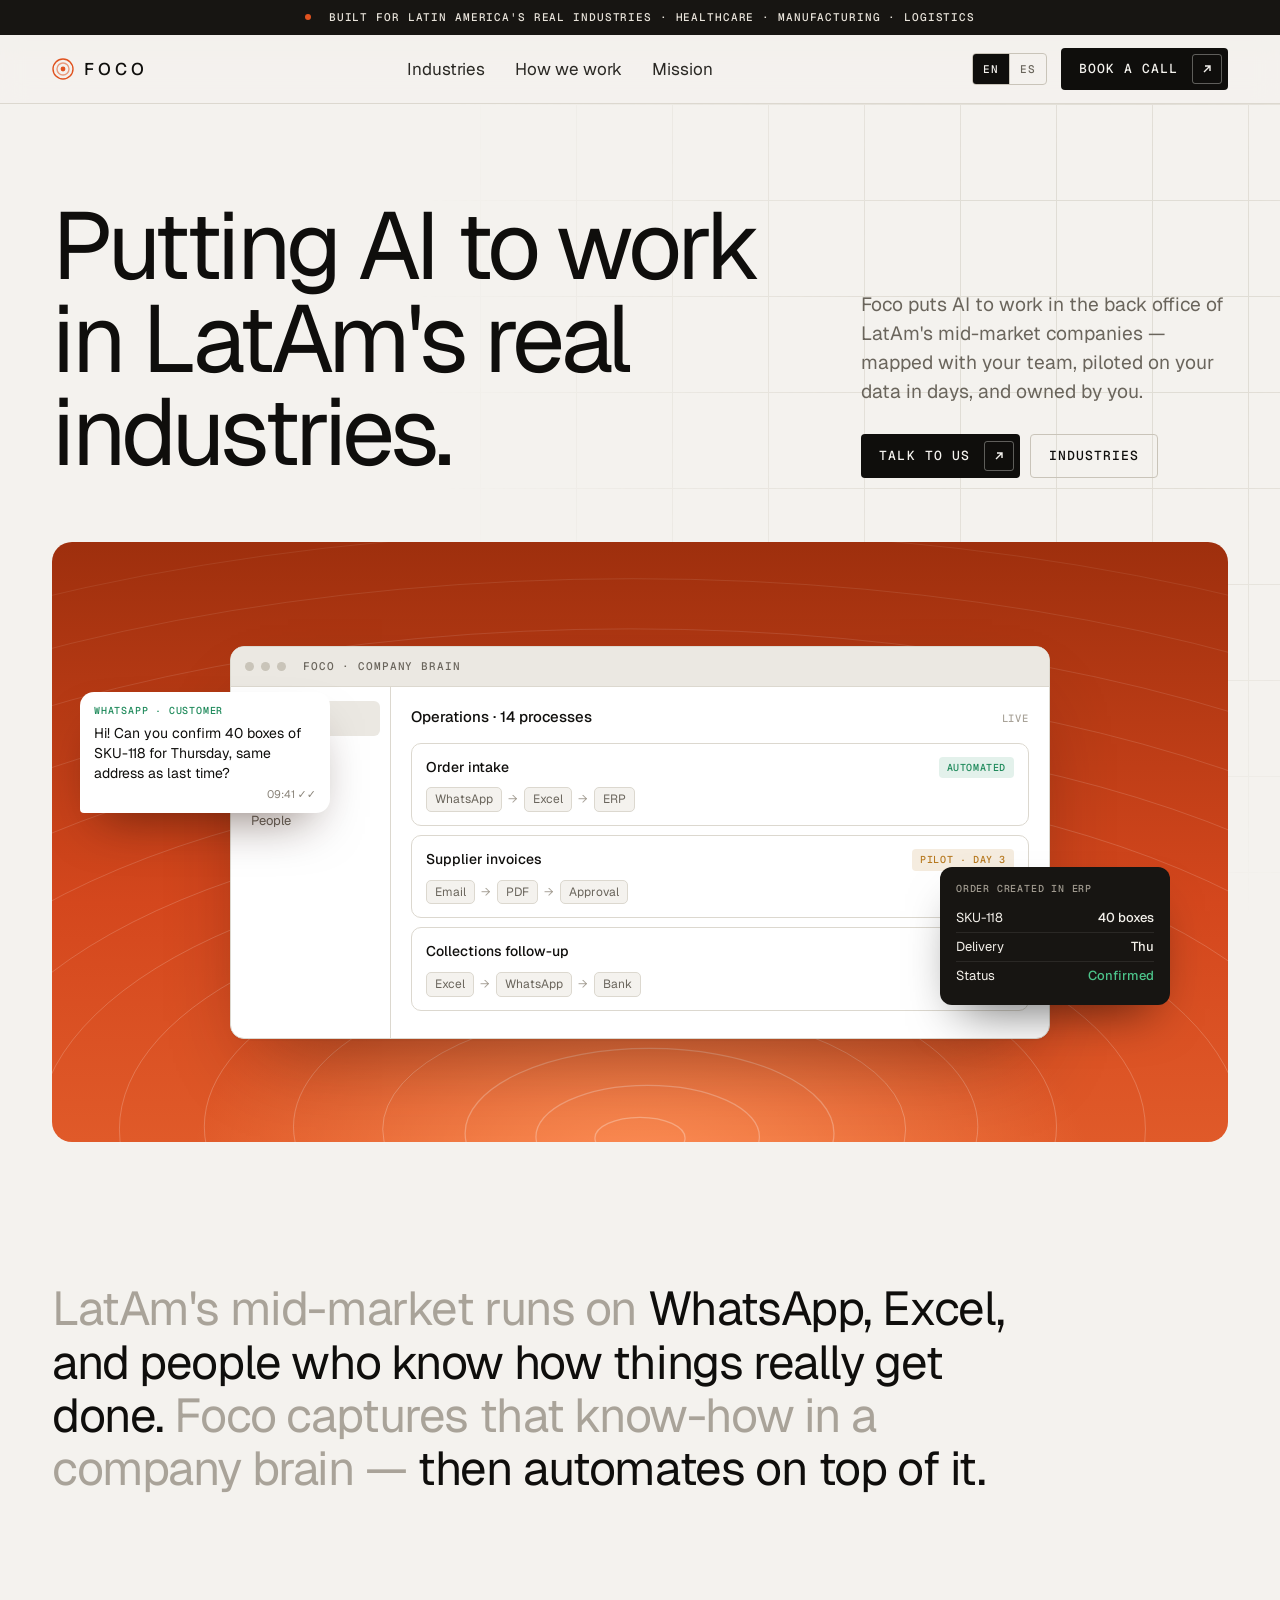
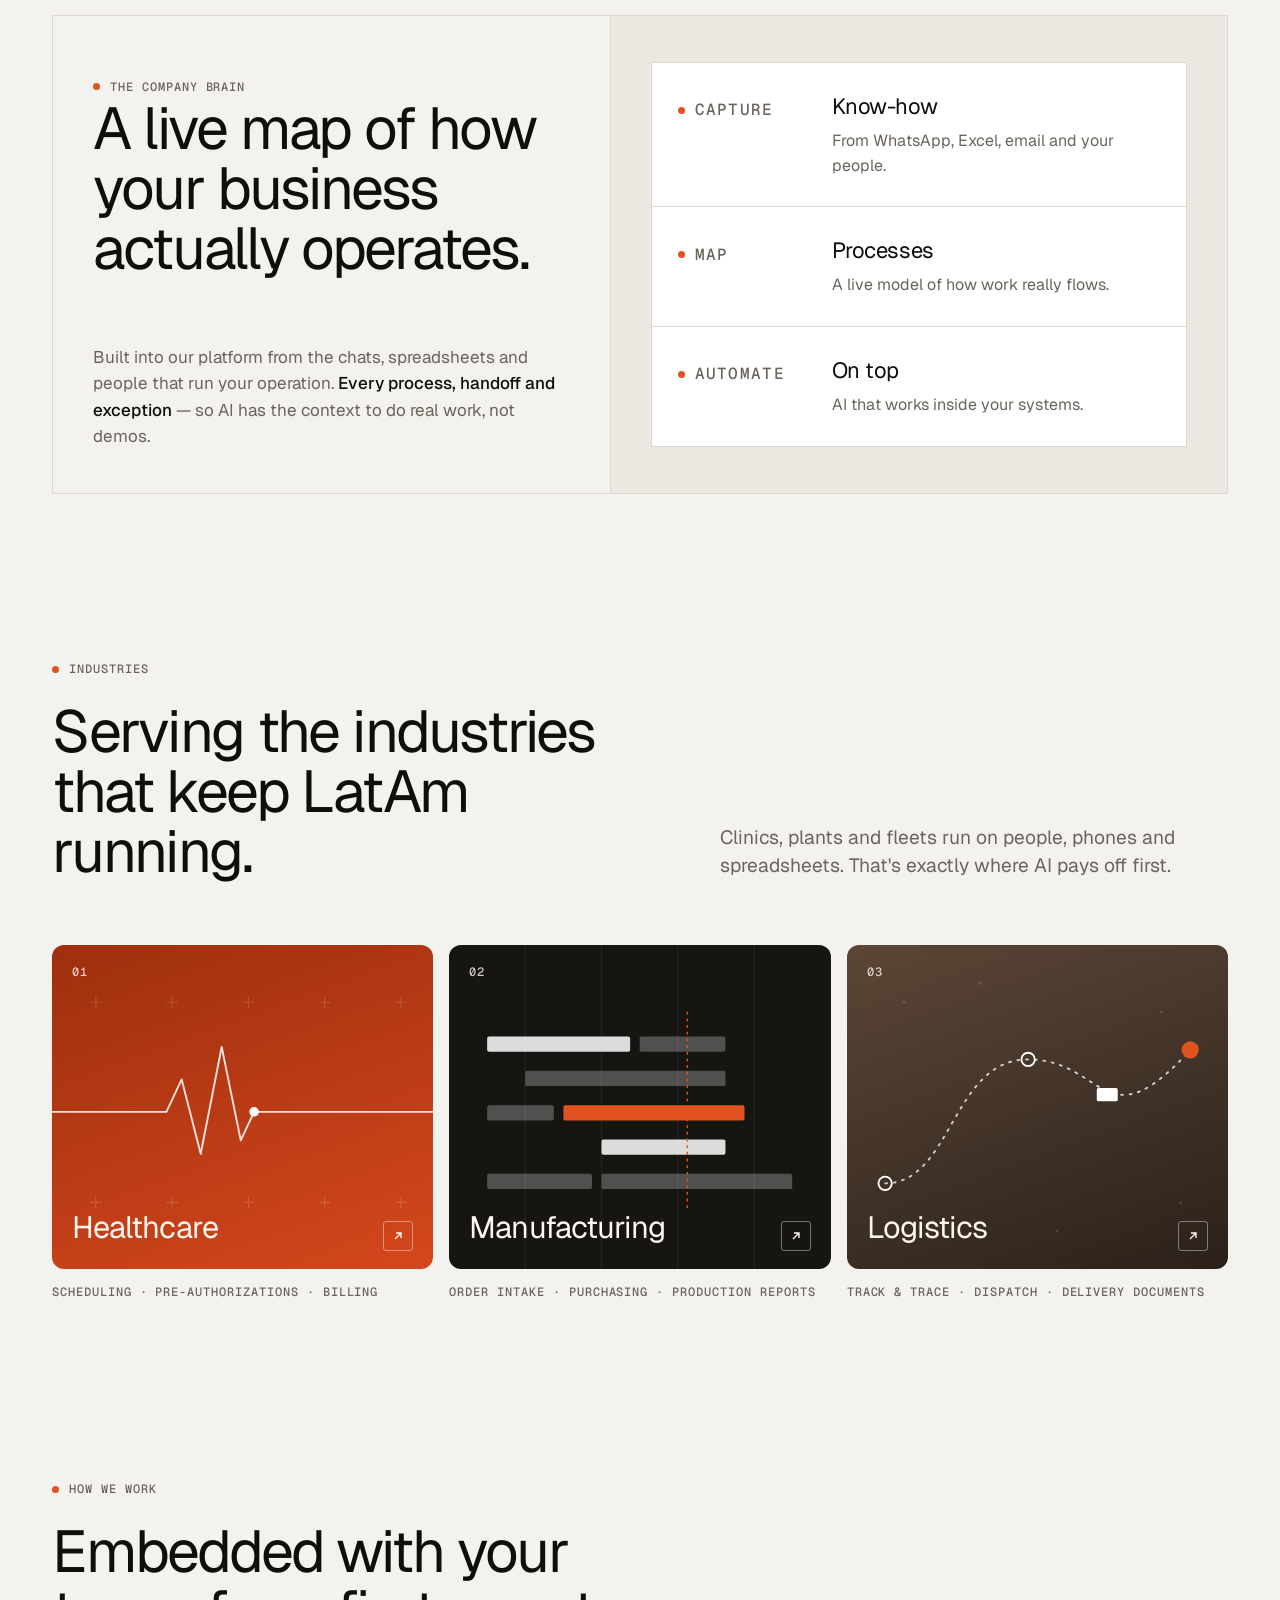
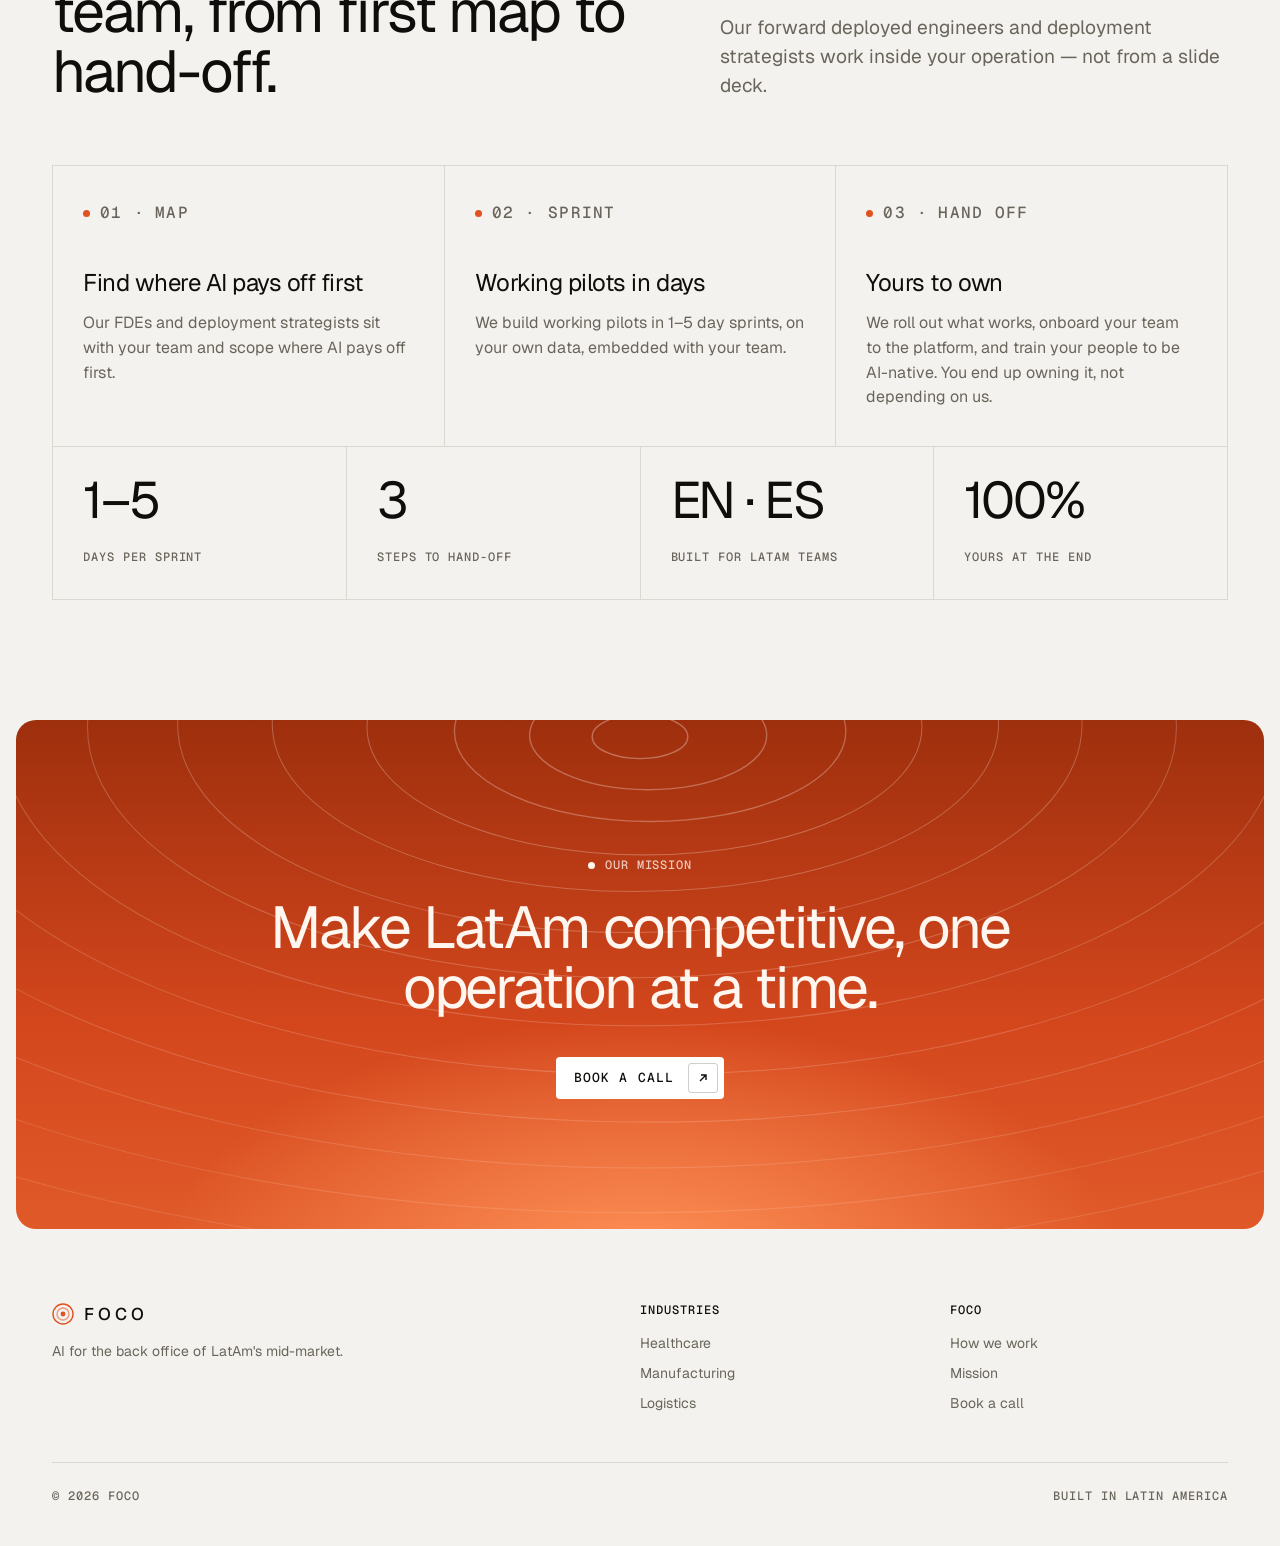
==== index.html @ 5978b2f1 "Refine landing page design and add Industries page Co-Authored-By: Claude Opus 5.5 <noreply@anthropi" ====
<!doctype html>
<html lang="en" data-lang="en">
<head>
  <meta charset="utf-8">
  <meta name="viewport" content="width=device-width, initial-scale=1">
  <title data-en="Foco — AI for LatAm's real industries" data-es="Foco — IA para las industrias reales de Latinoamérica">Foco — AI for LatAm's real industries</title>
  <meta name="description"
        data-en="Foco puts AI to work in the back office of LatAm's mid-market companies."
        data-es="Foco pone la IA a trabajar en la operación de las empresas medianas de Latinoamérica."
        content="Foco puts AI to work in the back office of LatAm's mid-market companies.">
  <link rel="preconnect" href="https://fonts.googleapis.com">
  <link rel="preconnect" href="https://fonts.gstatic.com" crossorigin>
  <link href="https://fonts.googleapis.com/css2?family=Geist:wght@300;400;500;600&family=Geist+Mono:wght@400;500&display=swap" rel="stylesheet">
  <script>
    (function () {
      var lang = null;
      try { lang = localStorage.getItem("foco-lang"); } catch (e) {}
      if (lang !== "en" && lang !== "es") lang = (navigator.language || "").toLowerCase().indexOf("es") === 0 ? "es" : "en";
      document.documentElement.setAttribute("data-lang", lang);
      document.documentElement.setAttribute("lang", lang);
    })();
  </script>
  <link rel="stylesheet" href="styles.css">
  <style>
    /* Home-only layout */
    .hero { position: relative; padding-top: 96px; overflow: hidden; }
    .hero-top { position: relative; display: grid; grid-template-columns: 1.35fr 0.65fr; gap: 48px; align-items: end; padding-bottom: 64px; }
    .hero-top .display { max-width: 9.6em; }
    .hero-side .lead { margin-bottom: 28px; }
    .cta-row { display: flex; gap: 10px; flex-wrap: wrap; }

    .hero-stage { min-height: 600px; display: grid; place-items: center; padding: 72px 24px; }
    .stage-inner { position: relative; width: min(820px, 100%); }
    .bubble {
      position: absolute; left: -150px; top: 46px; width: 250px; z-index: 2;
      background: #fff; color: #0f0e0c; border-radius: 14px 14px 14px 4px;
      padding: 12px 14px 10px; font-size: 14px; line-height: 1.4;
      box-shadow: 0 24px 50px -20px rgba(40, 12, 0, .55);
    }
    .bubble .mono { display: block; font-size: 10px; color: #1f8a5b; margin-bottom: 6px; }
    .bubble small { display: block; text-align: right; color: #8b857b; font-size: 11px; margin-top: 4px; }
    .result {
      position: absolute; right: -120px; bottom: 34px; width: 230px; z-index: 2;
      background: var(--tile-ink); color: #f3f0ea; border-radius: 12px; padding: 14px 16px;
      box-shadow: 0 24px 50px -20px rgba(0, 0, 0, .6);
    }
    .result .mono { font-size: 10px; color: #a19b90; display: block; margin-bottom: 8px; }
    .result .row { display: flex; justify-content: space-between; font-size: 13px; padding: 4px 0; border-top: 1px solid #2a2825; }
    .result .row:first-of-type { border-top: 0; }
    .result .row b { font-weight: 500; }
    .result .ok { color: #4cc38a; }

    .statement { padding-block: 140px 40px; }
    .statement p { font-weight: 400; font-size: clamp(30px, 3.7vw, 50px); line-height: 1.12; letter-spacing: -0.03em; margin: 0; max-width: 21em; color: var(--faint); }
    .statement b { font-weight: 400; color: var(--ink); }

    .idea-grid { display: grid; grid-template-columns: 0.95fr 1.05fr; gap: 0; border: 1px solid var(--line); }
    .idea-copy { padding: 44px 40px; border-right: 1px solid var(--line); display: flex; flex-direction: column; justify-content: space-between; gap: 48px; }
    .idea-copy p { color: var(--muted); margin: 18px 0 0; max-width: 30em; }
    .idea-copy strong { color: var(--ink); font-weight: 500; }
    .idea-art { background: var(--bg-2); padding: 40px; display: grid; place-items: center; }
    .idea-art .cells { grid-template-columns: 1fr; }
    .idea-art .cell { display: grid; grid-template-columns: 130px 1fr; gap: 6px 24px; align-items: baseline; padding: 26px 26px 28px; }
    .idea-art .cell .label { grid-row: span 2; }
    .idea-art .cell h3 { margin: 0; font-size: 22px; }
    @media (max-width: 640px) {
      .idea-art .cell { grid-template-columns: 1fr; }
      .idea-art .cell .label { grid-row: auto; margin-bottom: 10px; }
    }

    @media (max-width: 1100px) {
      .bubble { left: -24px; top: -58px; }
      .result { right: -24px; bottom: -36px; }
    }
    @media (max-width: 1000px) {
      .hero { padding-top: 64px; }
      .hero-top { grid-template-columns: 1fr; gap: 28px; padding-bottom: 44px; }
      .idea-grid { grid-template-columns: 1fr; }
      .idea-copy { border-right: 0; border-bottom: 1px solid var(--line); }
      .statement { padding-block: 100px 24px; }
    }
    @media (max-width: 640px) {
      .hero-stage { min-height: 0; padding: 72px 14px 80px; }
      .bubble { left: 6px; top: -52px; width: 220px; }
      .result { display: none; }
      .idea-copy, .idea-art { padding: 28px 20px; }
    }
  </style>
</head>
<body>

<div class="announce mono">
  <span class="dot" aria-hidden="true"></span>
  <span data-l="en">Built for Latin America's real industries · Healthcare · Manufacturing · Logistics</span>
  <span data-l="es">Hecho para las industrias reales de Latinoamérica · Salud · Manufactura · Logística</span>
</div>

<header class="site">
  <div class="wrap nav">
    <a class="logo" href="./" aria-label="Foco home">
      <svg width="22" height="22" viewBox="0 0 22 22" aria-hidden="true">
        <circle cx="11" cy="11" r="10" fill="none" stroke="currentColor" stroke-width="1.4"/>
        <circle cx="11" cy="11" r="6" fill="none" stroke="currentColor" stroke-width="1.4" opacity=".55"/>
        <circle cx="11" cy="11" r="2.4" fill="currentColor"/>
      </svg>
      Foco
    </a>
    <nav class="nav-links">
      <a href="industries.html"><span data-l="en">Industries</span><span data-l="es">Industrias</span></a>
      <a href="#how"><span data-l="en">How we work</span><span data-l="es">Cómo trabajamos</span></a>
      <a href="#mission"><span data-l="en">Mission</span><span data-l="es">Misión</span></a>
    </nav>
    <div class="nav-right">
      <div class="lang" role="group" aria-label="Language / Idioma">
        <button type="button" data-set-lang="en" aria-pressed="true">EN</button>
        <button type="button" data-set-lang="es" aria-pressed="false">ES</button>
      </div>
      <a class="btn" href="#contact" data-book>
        <span data-l="en">Book a call</span><span data-l="es">Agendar</span>
        <span class="ic" aria-hidden="true"><svg width="12" height="12" viewBox="0 0 12 12"><path d="M3 9 9 3M4 3h5v5" fill="none" stroke="currentColor" stroke-width="1.4"/></svg></span>
      </a>
    </div>
  </div>
</header>

<main>

  <!-- ================= Hero ================= -->
  <section class="hero">
    <div class="gridbg" aria-hidden="true"></div>
    <div class="wrap hero-top">
      <h1 class="display">
        <span data-l="en">Putting AI to work in LatAm's real industries.</span>
        <span data-l="es">IA trabajando en las industrias reales de Latinoamérica.</span>
      </h1>
      <div class="hero-side">
        <p class="lead">
          <span data-l="en">Foco puts AI to work in the back office of LatAm's mid-market companies — mapped with your team, piloted on your data in days, and owned by you.</span>
          <span data-l="es">Foco pone la IA a trabajar en la operación de las empresas medianas de Latinoamérica: mapeada con tu equipo, probada con tus datos en días y en manos de tu gente.</span>
        </p>
        <div class="cta-row">
          <a class="btn" href="#contact" data-book>
            <span data-l="en">Talk to us</span><span data-l="es">Hablemos</span>
            <span class="ic" aria-hidden="true"><svg width="12" height="12" viewBox="0 0 12 12"><path d="M3 9 9 3M4 3h5v5" fill="none" stroke="currentColor" stroke-width="1.4"/></svg></span>
          </a>
          <a class="btn btn-ghost" href="industries.html"><span data-l="en">Industries</span><span data-l="es">Industrias</span></a>
        </div>
      </div>
    </div>

    <div class="wrap">
      <div class="stage hero-stage">
        <svg class="contours" viewBox="0 0 1200 700" preserveAspectRatio="xMidYMax slice" aria-hidden="true" data-contours="600,690"></svg>
        <div class="stage-inner">
          <div class="bubble" aria-hidden="true">
            <span class="mono">WhatsApp · <span data-l="en">Customer</span><span data-l="es">Cliente</span></span>
            <span data-l="en">Hi! Can you confirm 40 boxes of SKU-118 for Thursday, same address as last time?</span>
            <span data-l="es">¡Hola! ¿Me confirmas 40 cajas del SKU-118 para el jueves, misma dirección que la vez pasada?</span>
            <small>09:41 ✓✓</small>
          </div>

          <div class="window" role="img" aria-label="Example: the Foco company brain turns a WhatsApp order into an ERP entry">
            <div class="win-bar"><i></i><i></i><i></i><span class="mono"><span data-l="en">Foco · Company brain</span><span data-l="es">Foco · Cerebro de empresa</span></span></div>
            <div class="win-body" aria-hidden="true">
              <div class="win-side">
                <div class="on"><span data-l="en">Operations</span><span data-l="es">Operación</span></div>
                <div><span data-l="en">Finance</span><span data-l="es">Finanzas</span></div>
                <div><span data-l="en">Sales</span><span data-l="es">Ventas</span></div>
                <div><span data-l="en">People</span><span data-l="es">Personas</span></div>
              </div>
              <div class="win-main">
                <div class="win-title">
                  <b><span data-l="en">Operations · 14 processes</span><span data-l="es">Operación · 14 procesos</span></b>
                  <span class="mono"><span data-l="en">Live</span><span data-l="es">En vivo</span></span>
                </div>
                <div class="proc">
                  <div class="proc-head"><span><span data-l="en">Order intake</span><span data-l="es">Toma de pedidos</span></span><span class="badge b-auto"><span data-l="en">Automated</span><span data-l="es">Automatizado</span></span></div>
                  <div class="flow"><span>WhatsApp</span><em>→</em><span>Excel</span><em>→</em><span>ERP</span></div>
                </div>
                <div class="proc">
                  <div class="proc-head"><span><span data-l="en">Supplier invoices</span><span data-l="es">Facturas de proveedores</span></span><span class="badge b-pilot"><span data-l="en">Pilot · day 3</span><span data-l="es">Piloto · día 3</span></span></div>
                  <div class="flow"><span><span data-l="en">Email</span><span data-l="es">Correo</span></span><em>→</em><span>PDF</span><em>→</em><span><span data-l="en">Approval</span><span data-l="es">Aprobación</span></span></div>
                </div>
                <div class="proc">
                  <div class="proc-head"><span><span data-l="en">Collections follow-up</span><span data-l="es">Seguimiento de cobranza</span></span><span class="badge b-map"><span data-l="en">Mapped</span><span data-l="es">Mapeado</span></span></div>
                  <div class="flow"><span>Excel</span><em>→</em><span>WhatsApp</span><em>→</em><span><span data-l="en">Bank</span><span data-l="es">Banco</span></span></div>
                </div>
              </div>
            </div>
          </div>

          <div class="result" aria-hidden="true">
            <span class="mono"><span data-l="en">Order created in ERP</span><span data-l="es">Pedido creado en ERP</span></span>
            <div class="row"><span>SKU-118</span><b>40 <span data-l="en">boxes</span><span data-l="es">cajas</span></b></div>
            <div class="row"><span><span data-l="en">Delivery</span><span data-l="es">Entrega</span></span><b><span data-l="en">Thu</span><span data-l="es">Jue</span></b></div>
            <div class="row"><span><span data-l="en">Status</span><span data-l="es">Estado</span></span><b class="ok"><span data-l="en">Confirmed</span><span data-l="es">Confirmado</span></b></div>
          </div>
        </div>
      </div>
    </div>
  </section>

  <!-- ================= Statement ================= -->
  <div class="wrap statement">
    <p data-l="en">LatAm's mid-market runs on <b>WhatsApp, Excel, and people who know how things really get done.</b> Foco captures that know-how in a company brain — <b>then automates on top of it.</b></p>
    <p data-l="es">Las empresas medianas de Latinoamérica funcionan con <b>WhatsApp, Excel y personas que saben cómo se hacen realmente las cosas.</b> Foco captura ese conocimiento en un cerebro de empresa <b>y automatiza sobre él.</b></p>
  </div>

  <!-- ================= Company brain ================= -->
  <section class="wrap section" id="idea" style="padding-top:80px">
    <div class="idea-grid">
      <div class="idea-copy">
        <div>
          <p class="label mono"><span data-l="en">The company brain</span><span data-l="es">El cerebro de empresa</span></p>
          <h2 class="title">
            <span data-l="en">A live map of how your business actually operates.</span>
            <span data-l="es">Un mapa vivo de cómo opera realmente tu negocio.</span>
          </h2>
        </div>
        <div>
          <p data-l="en">Built into our platform from the chats, spreadsheets and people that run your operation. <strong>Every process, handoff and exception</strong> — so AI has the context to do real work, not demos.</p>
          <p data-l="es">Construido en nuestra plataforma a partir de los chats, planillas y personas que mueven tu operación. <strong>Cada proceso, traspaso y excepción</strong>, para que la IA tenga el contexto para hacer trabajo real, no demos.</p>
        </div>
      </div>
      <div class="idea-art">
        <div class="cells cells-3" style="width:100%;background:var(--surface)">
          <div class="cell">
            <p class="label mono"><span data-l="en">Capture</span><span data-l="es">Capturar</span></p>
            <h3><span data-l="en">Know-how</span><span data-l="es">Conocimiento</span></h3>
            <p><span data-l="en">From WhatsApp, Excel, email and your people.</span><span data-l="es">De WhatsApp, Excel, correo y tu gente.</span></p>
          </div>
          <div class="cell">
            <p class="label mono"><span data-l="en">Map</span><span data-l="es">Mapear</span></p>
            <h3><span data-l="en">Processes</span><span data-l="es">Procesos</span></h3>
            <p><span data-l="en">A live model of how work really flows.</span><span data-l="es">Un modelo vivo de cómo fluye el trabajo.</span></p>
          </div>
          <div class="cell">
            <p class="label mono"><span data-l="en">Automate</span><span data-l="es">Automatizar</span></p>
            <h3><span data-l="en">On top</span><span data-l="es">Encima</span></h3>
            <p><span data-l="en">AI that works inside your systems.</span><span data-l="es">IA que trabaja dentro de tus sistemas.</span></p>
          </div>
        </div>
      </div>
    </div>
  </section>

  <!-- ================= Industries ================= -->
  <section class="wrap section" id="industries" style="padding-top:40px">
    <div class="section-head">
      <div>
        <p class="label mono"><span data-l="en">Industries</span><span data-l="es">Industrias</span></p>
        <h2 class="title">
          <span data-l="en">Serving the industries that keep LatAm running.</span>
          <span data-l="es">Al servicio de las industrias que mueven Latinoamérica.</span>
        </h2>
      </div>
      <p class="lead">
        <span data-l="en">Clinics, plants and fleets run on people, phones and spreadsheets. That's exactly where AI pays off first.</span>
        <span data-l="es">Clínicas, plantas y flotas funcionan con personas, teléfonos y planillas. Justo ahí es donde la IA rinde primero.</span>
      </p>
    </div>

    <div class="tiles">
      <a class="tile" href="industries.html#healthcare">
        <div class="tile-art t-ember">
          <svg class="art" viewBox="0 0 400 340" preserveAspectRatio="xMidYMid slice" aria-hidden="true">
            <g stroke="#fff" stroke-opacity=".16" stroke-width="1.2">
              <path d="M40 60h12M46 54v12M120 60h12M126 54v12M200 60h12M206 54v12M280 60h12M286 54v12M360 60h12M366 54v12"/>
              <path d="M40 270h12M46 264v12M120 270h12M126 264v12M200 270h12M206 264v12M280 270h12M286 264v12M360 270h12M366 264v12"/>
            </g>
            <path d="M0 175h120l16-34 20 78 22-112 20 98 14-30h188" fill="none" stroke="#fff" stroke-opacity=".85" stroke-width="2" stroke-linejoin="round"/>
            <circle cx="212" cy="175" r="5" fill="#fff"/>
          </svg>
          <span class="num mono">01</span>
          <span class="name"><span><span data-l="en">Healthcare</span><span data-l="es">Salud</span></span><span class="ic" aria-hidden="true"><svg width="12" height="12" viewBox="0 0 12 12"><path d="M3 9 9 3M4 3h5v5" fill="none" stroke="currentColor" stroke-width="1.4"/></svg></span></span>
        </div>
        <p class="uses mono"><span data-l="en">Scheduling · Pre-authorizations · Billing</span><span data-l="es">Agendamiento · Autorizaciones · Facturación</span></p>
      </a>

      <a class="tile" href="industries.html#manufacturing">
        <div class="tile-art t-ink">
          <svg class="art" viewBox="0 0 400 340" preserveAspectRatio="xMidYMid slice" aria-hidden="true">
            <g stroke="#fff" stroke-opacity=".08"><path d="M80 0v340M160 0v340M240 0v340M320 0v340"/></g>
            <g fill="#fff">
              <rect x="40" y="96" width="150" height="16" rx="2" fill-opacity=".85"/>
              <rect x="200" y="96" width="90" height="16" rx="2" fill-opacity=".25"/>
              <rect x="80" y="132" width="210" height="16" rx="2" fill-opacity=".25"/>
              <rect x="40" y="168" width="70" height="16" rx="2" fill-opacity=".25"/>
              <rect x="120" y="168" width="190" height="16" rx="2" fill="#e0521f"/>
              <rect x="160" y="204" width="130" height="16" rx="2" fill-opacity=".85"/>
              <rect x="40" y="240" width="110" height="16" rx="2" fill-opacity=".25"/>
              <rect x="160" y="240" width="200" height="16" rx="2" fill-opacity=".25"/>
            </g>
            <path d="M250 70v210" stroke="#e0521f" stroke-width="1.5" stroke-dasharray="3 4"/>
          </svg>
          <span class="num mono">02</span>
          <span class="name"><span><span data-l="en">Manufacturing</span><span data-l="es">Manufactura</span></span><span class="ic" aria-hidden="true"><svg width="12" height="12" viewBox="0 0 12 12"><path d="M3 9 9 3M4 3h5v5" fill="none" stroke="currentColor" stroke-width="1.4"/></svg></span></span>
        </div>
        <p class="uses mono"><span data-l="en">Order intake · Purchasing · Production reports</span><span data-l="es">Pedidos · Compras · Reportes de producción</span></p>
      </a>

      <a class="tile" href="industries.html#logistics">
        <div class="tile-art t-sand">
          <svg class="art" viewBox="0 0 400 340" preserveAspectRatio="xMidYMid slice" aria-hidden="true">
            <g fill="#fff" fill-opacity=".12">
              <circle cx="60" cy="60" r="1.6"/><circle cx="140" cy="40" r="1.6"/><circle cx="330" cy="70" r="1.6"/><circle cx="90" cy="290" r="1.6"/><circle cx="350" cy="270" r="1.6"/><circle cx="220" cy="300" r="1.6"/>
            </g>
            <path d="M40 250C110 250 110 120 190 120S270 210 360 110" fill="none" stroke="#fff" stroke-opacity=".75" stroke-width="2" stroke-dasharray="2 7" stroke-linecap="round"/>
            <circle cx="40" cy="250" r="7" fill="none" stroke="#fff" stroke-width="2"/>
            <circle cx="190" cy="120" r="7" fill="none" stroke="#fff" stroke-width="2"/>
            <circle cx="360" cy="110" r="9" fill="#e0521f"/>
            <rect x="262" y="150" width="22" height="14" rx="2" fill="#fff"/>
          </svg>
          <span class="num mono">03</span>
          <span class="name"><span><span data-l="en">Logistics</span><span data-l="es">Logística</span></span><span class="ic" aria-hidden="true"><svg width="12" height="12" viewBox="0 0 12 12"><path d="M3 9 9 3M4 3h5v5" fill="none" stroke="currentColor" stroke-width="1.4"/></svg></span></span>
        </div>
        <p class="uses mono"><span data-l="en">Track &amp; trace · Dispatch · Delivery documents</span><span data-l="es">Seguimiento · Despacho · Documentos de entrega</span></p>
      </a>
    </div>
  </section>

  <!-- ================= How we work ================= -->
  <section class="wrap section" id="how" style="padding-top:40px">
    <div class="section-head">
      <div>
        <p class="label mono"><span data-l="en">How we work</span><span data-l="es">Cómo trabajamos</span></p>
        <h2 class="title">
          <span data-l="en">Embedded with your team, from first map to hand-off.</span>
          <span data-l="es">Junto a tu equipo, del primer mapa al traspaso.</span>
        </h2>
      </div>
      <p class="lead">
        <span data-l="en">Our forward deployed engineers and deployment strategists work inside your operation — not from a slide deck.</span>
        <span data-l="es">Nuestros ingenieros y estrategas de implementación trabajan dentro de tu operación, no desde una presentación.</span>
      </p>
    </div>

    <div class="cells cells-3">
      <div class="cell">
        <p class="label mono">01 · <span data-l="en">Map</span><span data-l="es">Mapear</span></p>
        <h3><span data-l="en">Find where AI pays off first</span><span data-l="es">Encontrar dónde la IA rinde primero</span></h3>
        <p data-l="en">Our FDEs and deployment strategists sit with your team and scope where AI pays off first.</p>
        <p data-l="es">Nuestros FDEs y estrategas de implementación se sientan con tu equipo y definen dónde la IA rinde primero.</p>
      </div>
      <div class="cell">
        <p class="label mono">02 · Sprint</p>
        <h3><span data-l="en">Working pilots in days</span><span data-l="es">Pilotos funcionales en días</span></h3>
        <p data-l="en">We build working pilots in 1–5 day sprints, on your own data, embedded with your team.</p>
        <p data-l="es">Construimos pilotos funcionales en sprints de 1 a 5 días, con tus propios datos y junto a tu equipo.</p>
      </div>
      <div class="cell">
        <p class="label mono">03 · <span data-l="en">Hand off</span><span data-l="es">Traspasar</span></p>
        <h3><span data-l="en">Yours to own</span><span data-l="es">Tuyo para siempre</span></h3>
        <p data-l="en">We roll out what works, onboard your team to the platform, and train your people to be AI-native. You end up owning it, not depending on us.</p>
        <p data-l="es">Desplegamos lo que funciona, incorporamos a tu equipo a la plataforma y formamos a tu gente para que sea nativa en IA. Terminas siendo dueño de la solución, sin depender de nosotros.</p>
      </div>
    </div>
    <div class="cells cells-4" style="border-top:0">
      <div class="stat"><b>1–5</b><span class="mono"><span data-l="en">Days per sprint</span><span data-l="es">Días por sprint</span></span></div>
      <div class="stat"><b>3</b><span class="mono"><span data-l="en">Steps to hand-off</span><span data-l="es">Pasos al traspaso</span></span></div>
      <div class="stat"><b>EN · ES</b><span class="mono"><span data-l="en">Built for LatAm teams</span><span data-l="es">Hecho para equipos latinos</span></span></div>
      <div class="stat"><b>100%</b><span class="mono"><span data-l="en">Yours at the end</span><span data-l="es">Tuyo al final</span></span></div>
    </div>
  </section>

  <!-- ================= Mission / CTA ================= -->
  <div class="closing" id="mission">
    <section class="stage" id="contact">
      <svg class="contours" viewBox="0 0 1200 700" preserveAspectRatio="xMidYMin slice" aria-hidden="true" data-contours="600,10"></svg>
      <div class="wrap closing-inner">
        <p class="label mono"><span data-l="en">Our mission</span><span data-l="es">Nuestra misión</span></p>
        <h2 class="title">
          <span data-l="en">Make LatAm competitive, one operation at a time.</span>
          <span data-l="es">Hacer a Latinoamérica más competitiva, una operación a la vez.</span>
        </h2>
        <a class="btn btn-light" href="#contact" data-book>
          <span data-l="en">Book a call</span><span data-l="es">Agenda una llamada</span>
          <span class="ic" aria-hidden="true"><svg width="12" height="12" viewBox="0 0 12 12"><path d="M3 9 9 3M4 3h5v5" fill="none" stroke="currentColor" stroke-width="1.4"/></svg></span>
        </a>
      </div>
    </section>
  </div>
</main>

<footer class="site">
  <div class="wrap">
    <div class="foot-grid">
      <div>
        <a class="logo" href="./" aria-label="Foco home">
          <svg width="22" height="22" viewBox="0 0 22 22" aria-hidden="true"><circle cx="11" cy="11" r="10" fill="none" stroke="currentColor" stroke-width="1.4"/><circle cx="11" cy="11" r="6" fill="none" stroke="currentColor" stroke-width="1.4" opacity=".55"/><circle cx="11" cy="11" r="2.4" fill="currentColor"/></svg>
          <span style="color:var(--ink)">Foco</span>
        </a>
        <p><span data-l="en">AI for the back office of LatAm's mid-market.</span><span data-l="es">IA para la operación de la empresa mediana latinoamericana.</span></p>
      </div>
      <div>
        <h4 class="mono"><span data-l="en">Industries</span><span data-l="es">Industrias</span></h4>
        <ul>
          <li><a href="industries.html#healthcare"><span data-l="en">Healthcare</span><span data-l="es">Salud</span></a></li>
          <li><a href="industries.html#manufacturing"><span data-l="en">Manufacturing</span><span data-l="es">Manufactura</span></a></li>
          <li><a href="industries.html#logistics"><span data-l="en">Logistics</span><span data-l="es">Logística</span></a></li>
        </ul>
      </div>
      <div>
        <h4 class="mono">Foco</h4>
        <ul>
          <li><a href="#how"><span data-l="en">How we work</span><span data-l="es">Cómo trabajamos</span></a></li>
          <li><a href="#mission"><span data-l="en">Mission</span><span data-l="es">Misión</span></a></li>
          <li><a href="#contact" data-book><span data-l="en">Book a call</span><span data-l="es">Agendar llamada</span></a></li>
        </ul>
      </div>
    </div>
    <div class="foot-bottom mono">
      <span>© <span id="year">2026</span> Foco</span>
      <span><span data-l="en">Built in Latin America</span><span data-l="es">Hecho en Latinoamérica</span></span>
    </div>
  </div>
</footer>

<script src="site.js"></script>
</body>
</html>
---- styles.css ----
/* ==========================================================================
   Foco — shared styles
   ========================================================================== */

:root {
  --bg: #f4f2ee;
  --bg-2: #ebe8e2;
  --surface: #ffffff;
  --ink: #0f0e0c;
  --ink-2: #2a2824;
  --muted: #6a655c;
  --faint: #a9a399;
  --line: #dcd8cf;
  --line-strong: #c9c4b9;
  --accent: #e0521f;
  --ok: #1f8a5b;
  --pilot: #b7791f;

  /* Brand band — identical in light and dark */
  --brand: #d4471d;
  --brand-deep: #9e2f0d;
  --brand-glow: #ff9157;
  --on-brand: #fff6f0;
  --on-brand-muted: rgba(255, 246, 240, 0.76);

  --tile-ink: #171512;
  --tile-sand: #d9cfc0;

  --max: 1240px;
  --radius: 20px;
  --mono: "Geist Mono", ui-monospace, SFMono-Regular, Menlo, monospace;
  --sans: "Geist", system-ui, -apple-system, "Segoe UI", sans-serif;
}
@media (prefers-color-scheme: dark) {
  :root:not([data-theme="light"]) {
    --bg: #0d0c0b;
    --bg-2: #161513;
    --surface: #181715;
    --ink: #f3f0ea;
    --ink-2: #d6d1c8;
    --muted: #a19b90;
    --faint: #6a655c;
    --line: #2a2825;
    --line-strong: #3a3733;
    --accent: #ff6a3d;
    --ok: #4cc38a;
    --pilot: #e0a64a;
    --tile-sand: #3a332b;
  }
}
:root[data-theme="dark"] {
  --bg: #0d0c0b;
  --bg-2: #161513;
  --surface: #181715;
  --ink: #f3f0ea;
  --ink-2: #d6d1c8;
  --muted: #a19b90;
  --faint: #6a655c;
  --line: #2a2825;
  --line-strong: #3a3733;
  --accent: #ff6a3d;
  --ok: #4cc38a;
  --pilot: #e0a64a;
  --tile-sand: #3a332b;
}

/* Language switching: show only the active language. */
html[data-lang="en"] [data-l="es"],
html[data-lang="es"] [data-l="en"] { display: none !important; }

* { box-sizing: border-box; }
html { -webkit-text-size-adjust: 100%; scroll-behavior: smooth; scroll-padding-top: 80px; }
@media (prefers-reduced-motion: reduce) { html { scroll-behavior: auto; } }
body {
  margin: 0;
  background: var(--bg);
  color: var(--ink);
  font-family: var(--sans);
  font-size: 17px;
  line-height: 1.55;
  -webkit-font-smoothing: antialiased;
  text-rendering: optimizeLegibility;
}
a { color: inherit; }
img, svg { display: block; }
.wrap { max-width: var(--max); margin: 0 auto; padding-inline: 32px; }
a:focus-visible, button:focus-visible { outline: 2px solid var(--accent); outline-offset: 3px; }

/* ---------- Type primitives ---------- */
.mono {
  font-family: var(--mono); font-size: 12px; font-weight: 500;
  letter-spacing: 0.08em; text-transform: uppercase;
}
.label { display: inline-flex; align-items: center; gap: 10px; color: var(--muted); margin: 0 0 22px; }
.label::before { content: ""; width: 7px; height: 7px; border-radius: 50%; background: var(--accent); flex-shrink: 0; }
.display {
  font-weight: 400; letter-spacing: -0.045em; line-height: 0.98;
  font-size: clamp(46px, 7.4vw, 104px); margin: 0;
}
h2.title {
  font-weight: 400; letter-spacing: -0.035em; line-height: 1.02;
  font-size: clamp(34px, 4.6vw, 62px); margin: 0;
}
.lead { font-size: clamp(17px, 1.5vw, 20px); color: var(--muted); line-height: 1.5; margin: 0; }

/* ---------- Buttons ---------- */
.btn {
  display: inline-flex; align-items: center; gap: 14px;
  font-family: var(--mono); font-size: 13px; font-weight: 500; letter-spacing: 0.08em; text-transform: uppercase;
  text-decoration: none; white-space: nowrap;
  background: var(--ink); color: var(--bg);
  padding: 6px 6px 6px 18px; border-radius: 4px;
  transition: background .15s ease, transform .15s ease;
}
.btn .ic {
  display: grid; place-items: center; width: 30px; height: 30px; border-radius: 3px;
  border: 1px solid color-mix(in srgb, var(--bg) 35%, transparent);
}
.btn:hover { transform: translateY(-1px); }
.btn-light { background: #fff; color: #0f0e0c; }
.btn-light .ic { border-color: rgba(15, 14, 12, .2); }
.btn-ghost {
  background: transparent; color: var(--ink); border: 1px solid var(--line-strong);
  padding: 11px 18px;
}
.btn-ghost:hover { border-color: var(--ink); }
@media (prefers-reduced-motion: reduce) { .btn { transition: none; } }

/* ---------- Announcement + header ---------- */
.announce { background: var(--tile-ink); color: #e9e4db; text-align: center; padding: 9px 16px; font-size: 11px; }
.announce .dot { display: inline-block; width: 6px; height: 6px; border-radius: 50%; background: var(--accent); margin-right: 10px; vertical-align: 1px; }

header.site {
  position: sticky; top: 0; z-index: 50;
  background: color-mix(in srgb, var(--bg) 86%, transparent);
  backdrop-filter: saturate(1.4) blur(12px); -webkit-backdrop-filter: saturate(1.4) blur(12px);
  border-bottom: 1px solid var(--line);
}
.nav { display: flex; align-items: center; justify-content: space-between; height: 68px; gap: 20px; }
.logo { display: flex; align-items: center; gap: 10px; text-decoration: none; font-weight: 500; font-size: 17px; letter-spacing: 0.24em; text-transform: uppercase; }
.logo svg { color: var(--accent); flex-shrink: 0; }
.nav-links { display: flex; gap: 30px; }
.nav-links a { text-decoration: none; color: var(--ink-2); }
.nav-links a:hover, .nav-links a[aria-current="page"] { color: var(--ink); }
.nav-links a[aria-current="page"] { text-decoration: underline; text-underline-offset: 6px; text-decoration-thickness: 1px; }
.nav-right { display: flex; align-items: center; gap: 14px; }
.lang { display: inline-flex; border: 1px solid var(--line-strong); border-radius: 4px; overflow: hidden; }
.lang button {
  font-family: var(--mono); font-size: 11px; font-weight: 500; letter-spacing: .08em;
  border: 0; background: transparent; color: var(--muted); padding: 8px 10px; cursor: pointer;
}
.lang button + button { border-left: 1px solid var(--line-strong); }
.lang button[aria-pressed="true"] { background: var(--ink); color: var(--bg); }

/* ---------- Hairline grid background ---------- */
.gridbg {
  position: absolute; inset: 0; pointer-events: none;
  background-image:
    linear-gradient(to right, var(--line) 1px, transparent 1px),
    linear-gradient(to bottom, var(--line) 1px, transparent 1px);
  background-size: 96px 96px;
  -webkit-mask-image: radial-gradient(ellipse 70% 80% at 85% 20%, #000 20%, transparent 75%);
          mask-image: radial-gradient(ellipse 70% 80% at 85% 20%, #000 20%, transparent 75%);
  opacity: .8;
}

/* ---------- Brand stage (ember panel with contours) ---------- */
.stage {
  position: relative; overflow: hidden; isolation: isolate;
  border-radius: var(--radius);
  color: var(--on-brand);
  background:
    radial-gradient(55% 70% at 50% 108%, var(--brand-glow) 0%, transparent 70%),
    linear-gradient(180deg, var(--brand-deep) 0%, var(--brand) 60%, #e05a29 100%);
}
.contours { position: absolute; inset: 0; width: 100%; height: 100%; pointer-events: none; z-index: -1; }
.contours ellipse { fill: none; stroke: var(--on-brand); }
.focal { animation: breathe 6s ease-in-out infinite; }
@keyframes breathe { 50% { opacity: .5; transform: scale(1.05); } }
@media (prefers-reduced-motion: reduce) { .focal { animation: none; } }

/* ---------- Product window mock ---------- */
.window {
  background: var(--surface); color: var(--ink);
  border: 1px solid var(--line); border-radius: 14px;
  box-shadow: 0 40px 80px -30px rgba(40, 12, 0, .45), 0 2px 0 rgba(0,0,0,.03);
  overflow: hidden; text-align: left;
}
.win-bar { display: flex; align-items: center; gap: 7px; padding: 11px 14px; border-bottom: 1px solid var(--line); background: var(--bg-2); }
.win-bar i { width: 9px; height: 9px; border-radius: 50%; background: var(--line-strong); display: block; }
.win-bar .mono { margin-left: 10px; color: var(--muted); font-size: 11px; }
.win-body { display: grid; grid-template-columns: 160px 1fr; min-height: 330px; }
.win-side { border-right: 1px solid var(--line); padding: 14px 10px; font-size: 13px; color: var(--muted); }
.win-side div { padding: 7px 10px; border-radius: 6px; }
.win-side .on { background: var(--bg-2); color: var(--ink); font-weight: 500; }
.win-main { padding: 18px 20px; }
.win-title { display: flex; justify-content: space-between; align-items: baseline; gap: 12px; margin-bottom: 14px; }
.win-title b { font-weight: 500; font-size: 15px; }
.win-title .mono { color: var(--faint); font-size: 10.5px; }
.proc { border: 1px solid var(--line); border-radius: 10px; padding: 13px 14px; margin-bottom: 9px; }
.proc-head { display: flex; justify-content: space-between; align-items: center; gap: 10px; font-size: 14px; font-weight: 500; }
.flow { display: flex; align-items: center; gap: 6px; flex-wrap: wrap; margin-top: 9px; font-size: 12px; color: var(--muted); }
.flow > span { border: 1px solid var(--line); border-radius: 5px; padding: 2px 8px; background: var(--bg); }
.flow em { font-style: normal; color: var(--faint); }
.badge { font-family: var(--mono); font-size: 10px; font-weight: 500; letter-spacing: .06em; text-transform: uppercase; padding: 3px 8px; border-radius: 4px; white-space: nowrap; }
.b-auto { color: var(--ok); background: color-mix(in srgb, var(--ok) 12%, transparent); }
.b-pilot { color: var(--pilot); background: color-mix(in srgb, var(--pilot) 14%, transparent); }
.b-map { color: var(--muted); background: var(--bg-2); }

/* ---------- Sections ---------- */
.section { padding-block: 120px; }
.section-head { display: grid; grid-template-columns: 1.1fr 0.9fr; gap: 48px; align-items: end; margin-bottom: 64px; }
.section-head .lead { max-width: 30em; }
.rule { border: 0; border-top: 1px solid var(--line); margin: 0; }

/* Hairline cell grid (HappyRobot-style) */
.cells { display: grid; border-top: 1px solid var(--line); border-left: 1px solid var(--line); }
.cells > * { border-right: 1px solid var(--line); border-bottom: 1px solid var(--line); padding: 32px 30px 36px; }
.cells-3 { grid-template-columns: repeat(3, 1fr); }
.cells-4 { grid-template-columns: repeat(4, 1fr); }
.cell h3 { font-weight: 400; font-size: 24px; letter-spacing: -0.02em; margin: 38px 0 10px; }
.cell p { color: var(--muted); margin: 0; font-size: 16px; }
.cell .label { margin: 0; }
.cell .foot { margin-top: 26px; color: var(--ink); }

.stat { padding: 28px 30px 30px !important; }
.stat b { display: block; font-weight: 400; font-size: clamp(36px, 4vw, 54px); letter-spacing: -0.04em; line-height: 1; margin-bottom: 16px; }
.stat .mono { color: var(--muted); }

/* ---------- Industry tiles ---------- */
.tiles { display: grid; grid-template-columns: repeat(3, 1fr); gap: 16px; }
.tile { text-decoration: none; display: block; }
.tile-art {
  position: relative; aspect-ratio: 4 / 3.4; border-radius: 12px; overflow: hidden;
  color: var(--on-brand); padding: 18px 20px;
  display: flex; flex-direction: column; justify-content: space-between;
}
.tile-art svg.art { position: absolute; inset: 0; width: 100%; height: 100%; }
.tile-art > * { position: relative; }
.tile-art .num { opacity: .8; }
.tile-art .name { font-size: clamp(26px, 2.4vw, 34px); letter-spacing: -0.03em; font-weight: 400; display: flex; justify-content: space-between; align-items: end; }
.tile-art .name .ic { width: 30px; height: 30px; display: grid; place-items: center; border: 1px solid rgba(255,255,255,.4); border-radius: 3px; transition: background .15s ease; }
.tile:hover .tile-art .name .ic { background: rgba(255,255,255,.16); }
.tile .uses { margin-top: 14px; color: var(--muted); }
.t-ember { background: linear-gradient(160deg, var(--brand-deep), var(--brand)); }
.t-ink { background: var(--tile-ink); }
.t-sand { background: #b9532a; background: linear-gradient(160deg, #5b4636, #2b211a); }

/* ---------- Closing CTA band ---------- */
.closing { padding: 0 16px 16px; }
.closing .stage { text-align: center; }
.closing-inner { padding-block: 130px; }
.closing h2 { max-width: 15em; margin: 0 auto 40px; }
.closing .label { color: var(--on-brand-muted); }
.closing .label::before { background: var(--on-brand); }

/* ---------- Footer ---------- */
footer.site { padding-block: 56px 40px; color: var(--muted); font-size: 14px; }
.foot-grid { display: grid; grid-template-columns: 2fr 1fr 1fr; gap: 32px; padding-bottom: 48px; border-bottom: 1px solid var(--line); }
.foot-grid p { margin: 14px 0 0; max-width: 26em; }
.foot-grid h4 { margin: 0 0 14px; color: var(--ink); }
.foot-grid ul { list-style: none; padding: 0; margin: 0; display: grid; gap: 8px; }
.foot-grid a { text-decoration: none; }
.foot-grid a:hover { color: var(--ink); }
.foot-bottom { display: flex; justify-content: space-between; gap: 16px; flex-wrap: wrap; padding-top: 24px; }

/* ---------- Responsive ---------- */
@media (max-width: 1000px) {
  .section { padding-block: 88px; }
  .section-head { grid-template-columns: 1fr; gap: 20px; margin-bottom: 44px; }
  .cells-3, .tiles { grid-template-columns: 1fr; }
  .cells-4 { grid-template-columns: repeat(2, 1fr); }
  .foot-grid { grid-template-columns: 1fr 1fr; }
  .foot-grid > :first-child { grid-column: 1 / -1; }
  .nav-links { gap: 20px; }
}
@media (max-width: 760px) {
  .nav-links { display: none; }
  .nav .btn { display: none; }
}
@media (max-width: 640px) {
  .wrap { padding-inline: 16px; }
  .cells > * { padding: 26px 20px 28px; }
  .cells-4 { grid-template-columns: 1fr 1fr; }
  .cells-4.uses-grid { grid-template-columns: 1fr; }
  .cells > * { min-width: 0; }
  .stat { padding: 22px 18px !important; }
  .win-body { grid-template-columns: 1fr; }
  .win-side { display: none; }
  .closing { padding: 0 8px 8px; }
  .closing-inner { padding-block: 96px; }
  .tile-art { aspect-ratio: 4 / 3; }
}
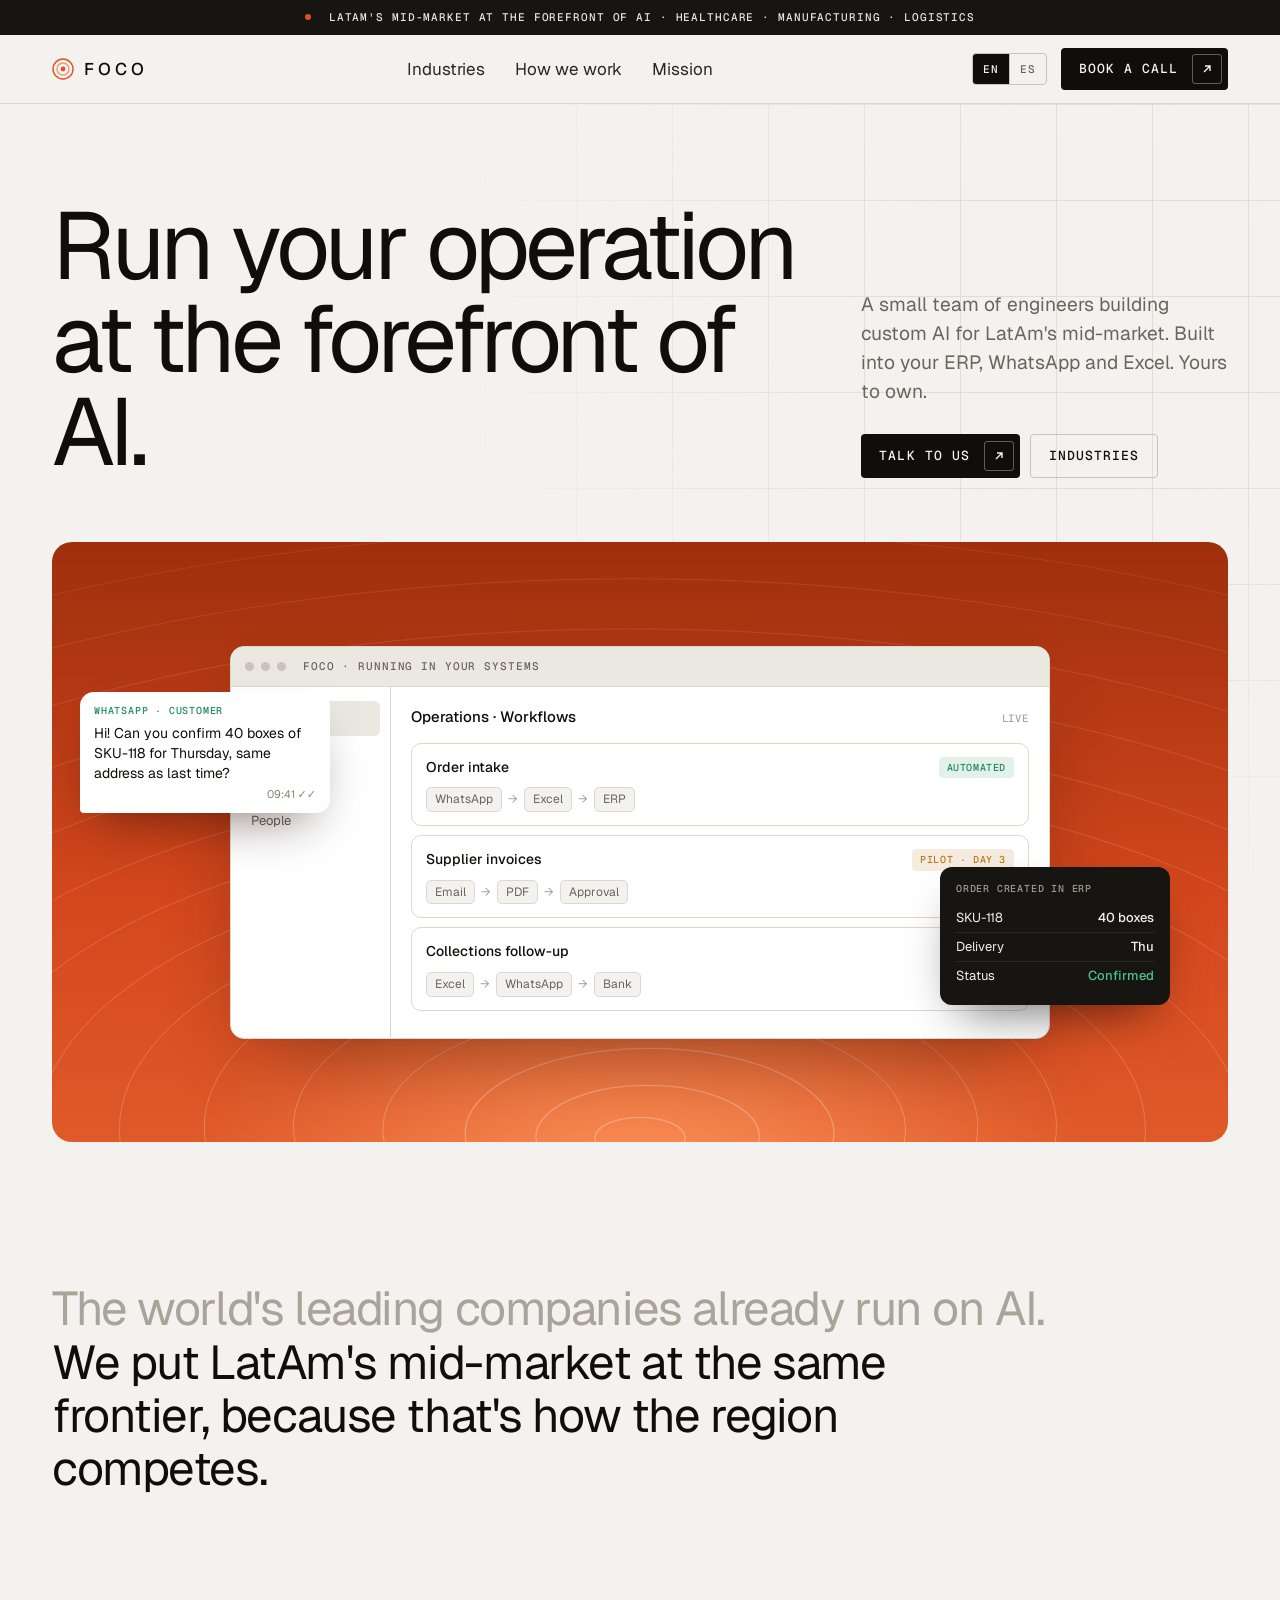
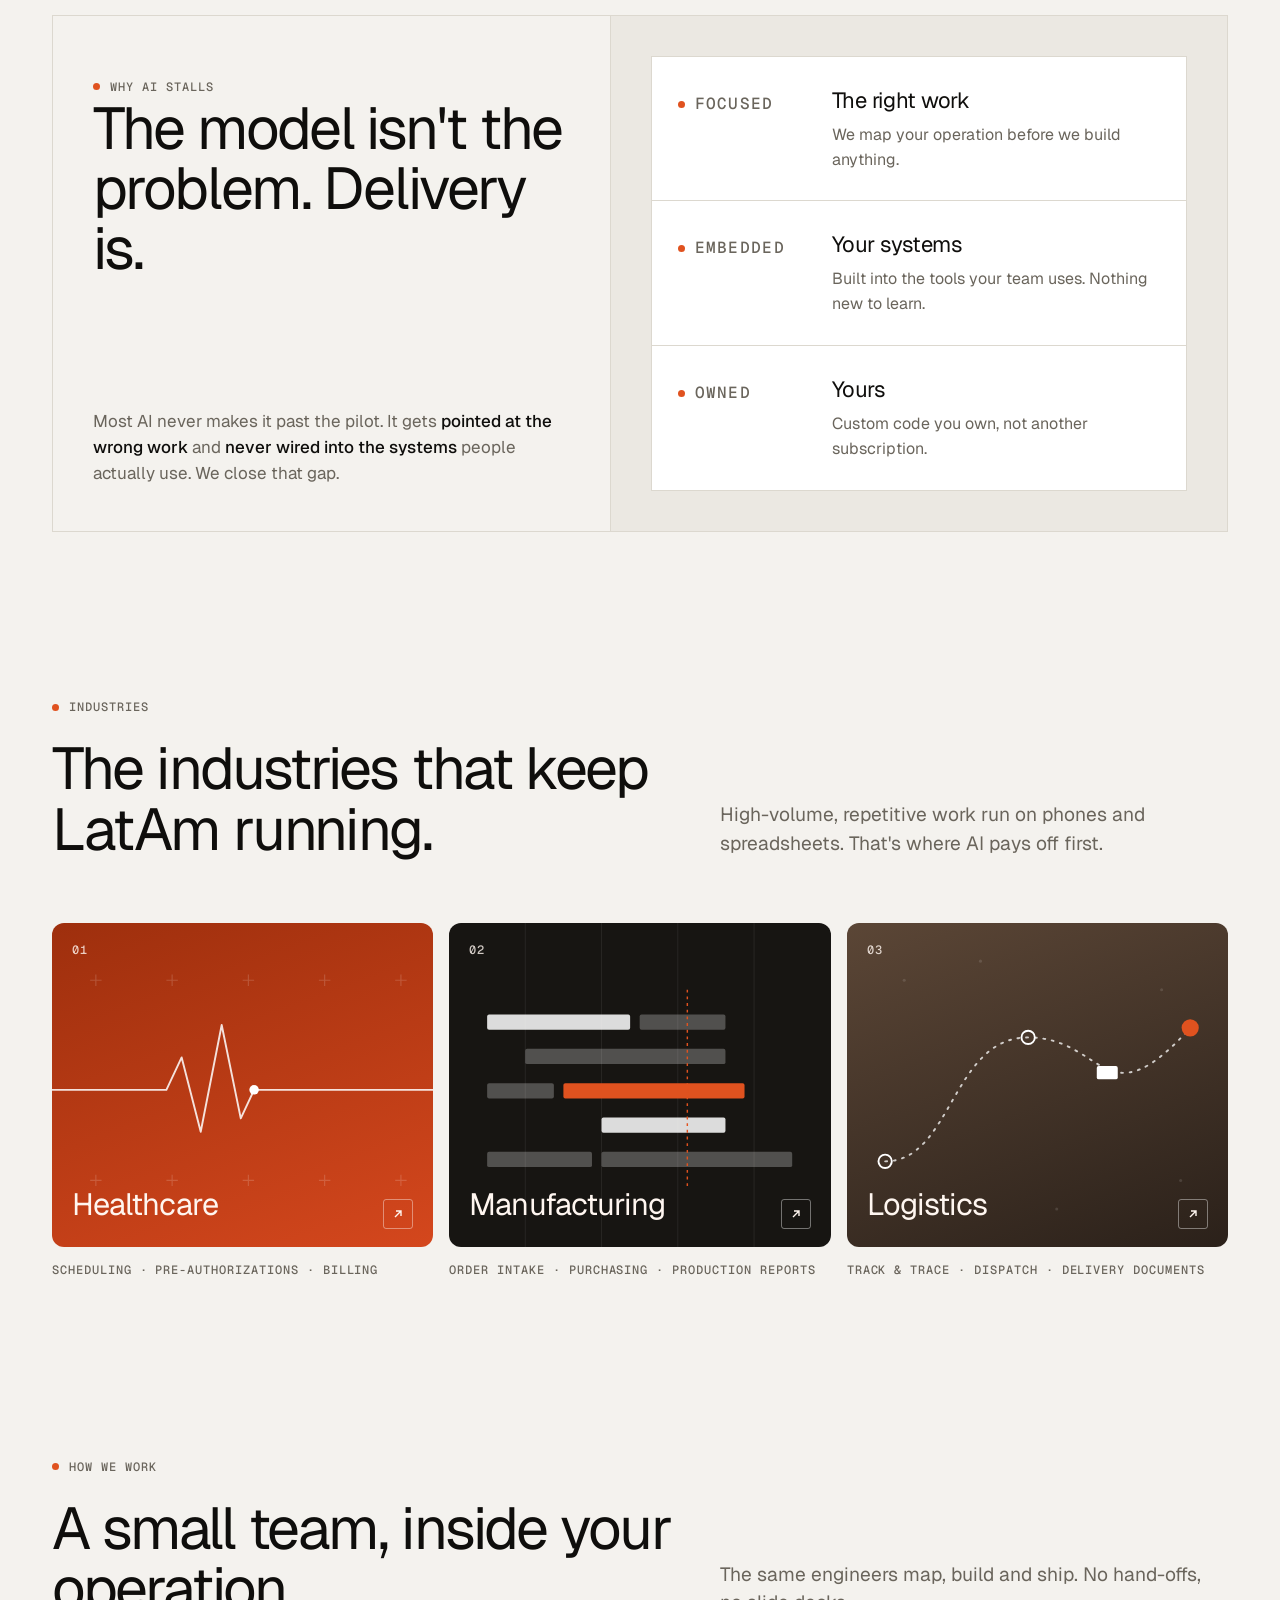
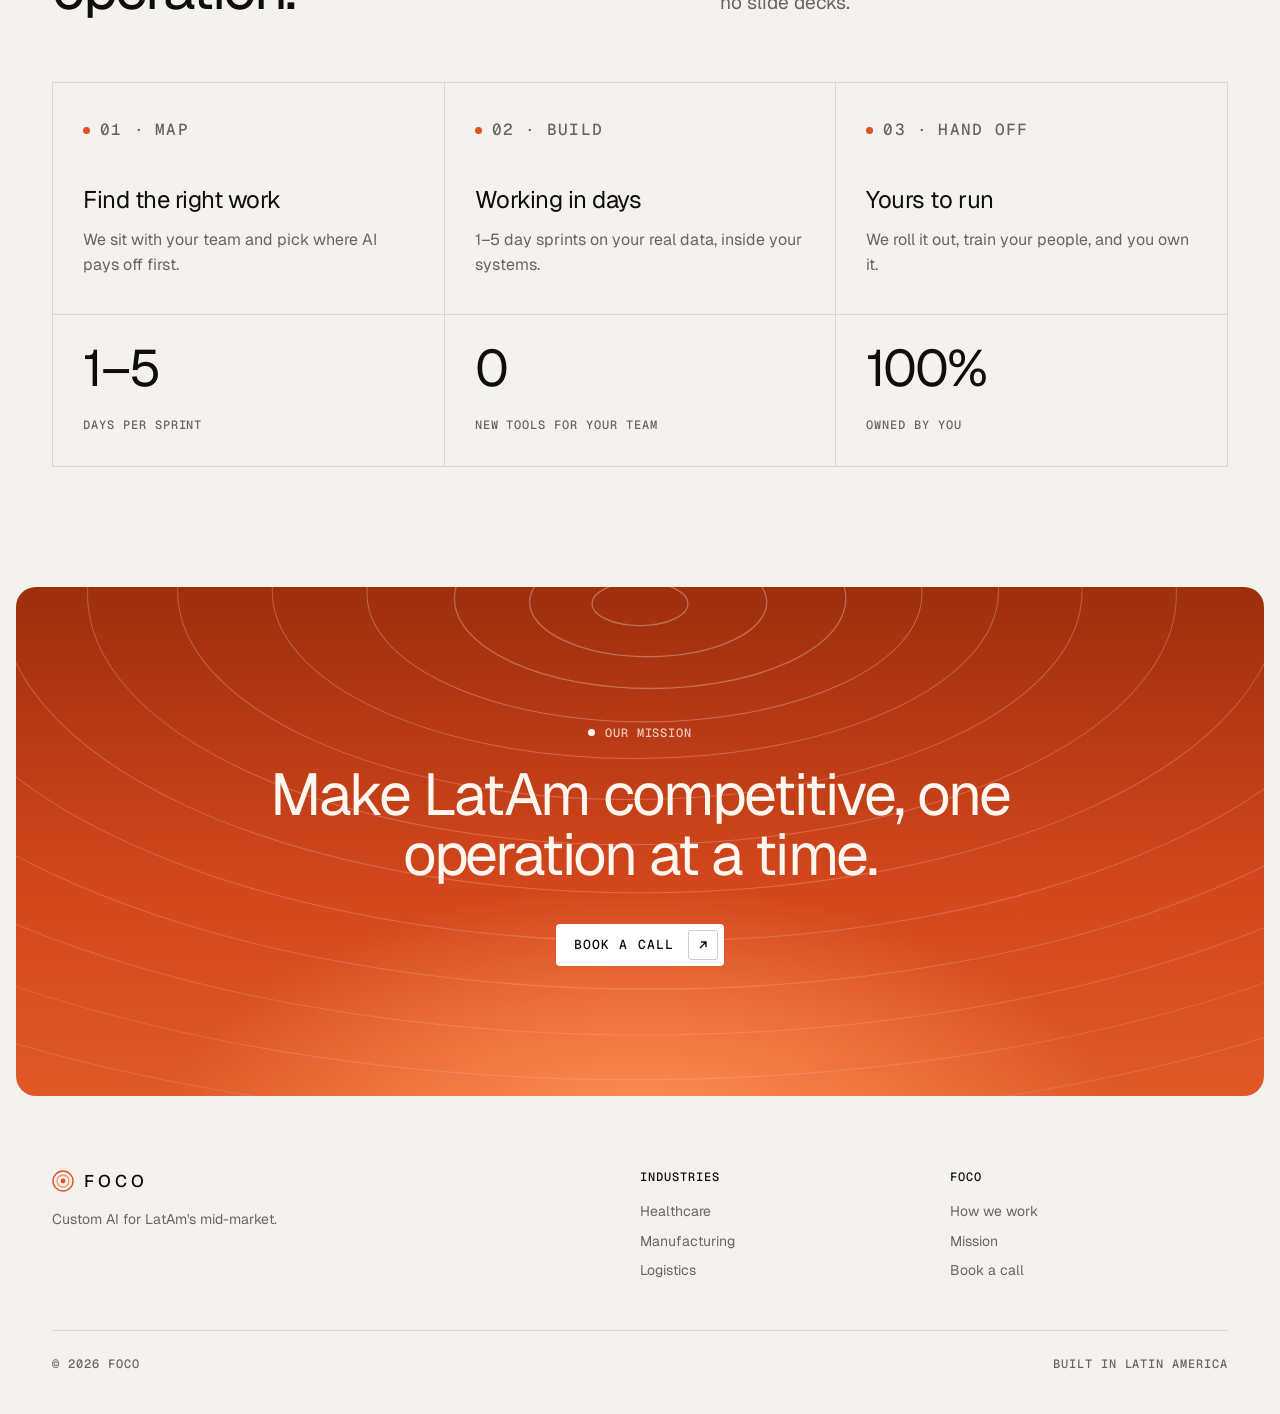
==== commit 332e8e6d: "Reposition copy: LatAm mid-market at the forefront of AI Co-Authored-By: Claude Opus 5.5 <noreply@an" ====
--- a/index.html
+++ b/index.html
@@ -3,11 +3,11 @@
 <head>
   <meta charset="utf-8">
   <meta name="viewport" content="width=device-width, initial-scale=1">
-  <title data-en="Foco — AI for LatAm's real industries" data-es="Foco — IA para las industrias reales de Latinoamérica">Foco — AI for LatAm's real industries</title>
+  <title data-en="Foco — Custom AI for LatAm's mid-market" data-es="Foco — IA a la medida para la empresa mediana latinoamericana">Foco — Custom AI for LatAm's mid-market</title>
   <meta name="description"
-        data-en="Foco puts AI to work in the back office of LatAm's mid-market companies."
-        data-es="Foco pone la IA a trabajar en la operación de las empresas medianas de Latinoamérica."
-        content="Foco puts AI to work in the back office of LatAm's mid-market companies.">
+        data-en="A small team building custom AI into the systems LatAm's mid-market companies already use."
+        data-es="Un equipo pequeño que construye IA a la medida dentro de los sistemas que las empresas medianas de Latinoamérica ya usan."
+        content="A small team building custom AI into the systems LatAm's mid-market companies already use.">
   <link rel="preconnect" href="https://fonts.googleapis.com">
   <link rel="preconnect" href="https://fonts.gstatic.com" crossorigin>
   <link href="https://fonts.googleapis.com/css2?family=Geist:wght@300;400;500;600&family=Geist+Mono:wght@400;500&display=swap" rel="stylesheet">
@@ -91,8 +91,8 @@
 
 <div class="announce mono">
   <span class="dot" aria-hidden="true"></span>
-  <span data-l="en">Built for Latin America's real industries · Healthcare · Manufacturing · Logistics</span>
-  <span data-l="es">Hecho para las industrias reales de Latinoamérica · Salud · Manufactura · Logística</span>
+  <span data-l="en">LatAm's mid-market at the forefront of AI · Healthcare · Manufacturing · Logistics</span>
+  <span data-l="es">La empresa mediana a la vanguardia de la IA · Salud · Manufactura · Logística</span>
 </div>
 
 <header class="site">
@@ -130,13 +130,13 @@
     <div class="gridbg" aria-hidden="true"></div>
     <div class="wrap hero-top">
       <h1 class="display">
-        <span data-l="en">Putting AI to work in LatAm's real industries.</span>
-        <span data-l="es">IA trabajando en las industrias reales de Latinoamérica.</span>
+        <span data-l="en">Run your operation at the forefront of AI.</span>
+        <span data-l="es">Tu operación, a la vanguardia de la IA.</span>
       </h1>
       <div class="hero-side">
         <p class="lead">
-          <span data-l="en">Foco puts AI to work in the back office of LatAm's mid-market companies — mapped with your team, piloted on your data in days, and owned by you.</span>
-          <span data-l="es">Foco pone la IA a trabajar en la operación de las empresas medianas de Latinoamérica: mapeada con tu equipo, probada con tus datos en días y en manos de tu gente.</span>
+          <span data-l="en">A small team of engineers building custom AI for LatAm's mid-market. Built into your ERP, WhatsApp and Excel. Yours to own.</span>
+          <span data-l="es">Un equipo pequeño de ingenieros que construye IA a la medida para la empresa mediana latinoamericana. Dentro de tu ERP, WhatsApp y Excel. Tuya.</span>
         </p>
         <div class="cta-row">
           <a class="btn" href="#contact" data-book>
@@ -159,8 +159,8 @@
             <small>09:41 ✓✓</small>
           </div>
 
-          <div class="window" role="img" aria-label="Example: the Foco company brain turns a WhatsApp order into an ERP entry">
-            <div class="win-bar"><i></i><i></i><i></i><span class="mono"><span data-l="en">Foco · Company brain</span><span data-l="es">Foco · Cerebro de empresa</span></span></div>
+          <div class="window" role="img" aria-label="Example: a Foco workflow turns a WhatsApp order into an ERP entry">
+            <div class="win-bar"><i></i><i></i><i></i><span class="mono"><span data-l="en">Foco · Running in your systems</span><span data-l="es">Foco · Dentro de tus sistemas</span></span></div>
             <div class="win-body" aria-hidden="true">
               <div class="win-side">
                 <div class="on"><span data-l="en">Operations</span><span data-l="es">Operación</span></div>
@@ -170,7 +170,7 @@
               </div>
               <div class="win-main">
                 <div class="win-title">
-                  <b><span data-l="en">Operations · 14 processes</span><span data-l="es">Operación · 14 procesos</span></b>
+                  <b><span data-l="en">Operations · Workflows</span><span data-l="es">Operación · Flujos</span></b>
                   <span class="mono"><span data-l="en">Live</span><span data-l="es">En vivo</span></span>
                 </div>
                 <div class="proc">
@@ -202,8 +202,8 @@
 
   <!-- ================= Statement ================= -->
   <div class="wrap statement">
-    <p data-l="en">LatAm's mid-market runs on <b>WhatsApp, Excel, and people who know how things really get done.</b> Foco captures that know-how in a company brain — <b>then automates on top of it.</b></p>
-    <p data-l="es">Las empresas medianas de Latinoamérica funcionan con <b>WhatsApp, Excel y personas que saben cómo se hacen realmente las cosas.</b> Foco captura ese conocimiento en un cerebro de empresa <b>y automatiza sobre él.</b></p>
+    <p data-l="en">The world's leading companies already run on AI. <b>We put LatAm's mid-market at the same frontier, because that's how the region competes.</b></p>
+    <p data-l="es">Las empresas líderes del mundo ya operan con IA. <b>Llevamos a la empresa mediana latinoamericana a esa misma vanguardia, porque así compite la región.</b></p>
   </div>
 
   <!-- ================= Company brain ================= -->
@@ -211,33 +211,33 @@
     <div class="idea-grid">
       <div class="idea-copy">
         <div>
-          <p class="label mono"><span data-l="en">The company brain</span><span data-l="es">El cerebro de empresa</span></p>
+          <p class="label mono"><span data-l="en">Why AI stalls</span><span data-l="es">Por qué la IA se estanca</span></p>
           <h2 class="title">
-            <span data-l="en">A live map of how your business actually operates.</span>
-            <span data-l="es">Un mapa vivo de cómo opera realmente tu negocio.</span>
+            <span data-l="en">The model isn't the problem. Delivery is.</span>
+            <span data-l="es">El problema no es el modelo. Es la implementación.</span>
           </h2>
         </div>
         <div>
-          <p data-l="en">Built into our platform from the chats, spreadsheets and people that run your operation. <strong>Every process, handoff and exception</strong> — so AI has the context to do real work, not demos.</p>
-          <p data-l="es">Construido en nuestra plataforma a partir de los chats, planillas y personas que mueven tu operación. <strong>Cada proceso, traspaso y excepción</strong>, para que la IA tenga el contexto para hacer trabajo real, no demos.</p>
+          <p data-l="en">Most AI never makes it past the pilot. It gets <strong>pointed at the wrong work</strong> and <strong>never wired into the systems</strong> people actually use. We close that gap.</p>
+          <p data-l="es">La mayoría de la IA nunca pasa del piloto. Se <strong>apunta al trabajo equivocado</strong> y <strong>nunca se conecta a los sistemas</strong> que la gente realmente usa. Nosotros cerramos esa brecha.</p>
         </div>
       </div>
       <div class="idea-art">
         <div class="cells cells-3" style="width:100%;background:var(--surface)">
           <div class="cell">
-            <p class="label mono"><span data-l="en">Capture</span><span data-l="es">Capturar</span></p>
-            <h3><span data-l="en">Know-how</span><span data-l="es">Conocimiento</span></h3>
-            <p><span data-l="en">From WhatsApp, Excel, email and your people.</span><span data-l="es">De WhatsApp, Excel, correo y tu gente.</span></p>
+            <p class="label mono"><span data-l="en">Focused</span><span data-l="es">Enfocada</span></p>
+            <h3><span data-l="en">The right work</span><span data-l="es">El trabajo correcto</span></h3>
+            <p><span data-l="en">We map your operation before we build anything.</span><span data-l="es">Mapeamos tu operación antes de construir nada.</span></p>
           </div>
           <div class="cell">
-            <p class="label mono"><span data-l="en">Map</span><span data-l="es">Mapear</span></p>
-            <h3><span data-l="en">Processes</span><span data-l="es">Procesos</span></h3>
-            <p><span data-l="en">A live model of how work really flows.</span><span data-l="es">Un modelo vivo de cómo fluye el trabajo.</span></p>
+            <p class="label mono"><span data-l="en">Embedded</span><span data-l="es">Integrada</span></p>
+            <h3><span data-l="en">Your systems</span><span data-l="es">Tus sistemas</span></h3>
+            <p><span data-l="en">Built into the tools your team uses. Nothing new to learn.</span><span data-l="es">Dentro de las herramientas que tu equipo ya usa. Nada nuevo que aprender.</span></p>
           </div>
           <div class="cell">
-            <p class="label mono"><span data-l="en">Automate</span><span data-l="es">Automatizar</span></p>
-            <h3><span data-l="en">On top</span><span data-l="es">Encima</span></h3>
-            <p><span data-l="en">AI that works inside your systems.</span><span data-l="es">IA que trabaja dentro de tus sistemas.</span></p>
+            <p class="label mono"><span data-l="en">Owned</span><span data-l="es">Propia</span></p>
+            <h3><span data-l="en">Yours</span><span data-l="es">Tuya</span></h3>
+            <p><span data-l="en">Custom code you own, not another subscription.</span><span data-l="es">Código a la medida que es tuyo, no otra suscripción.</span></p>
           </div>
         </div>
       </div>
@@ -250,13 +250,13 @@
       <div>
         <p class="label mono"><span data-l="en">Industries</span><span data-l="es">Industrias</span></p>
         <h2 class="title">
-          <span data-l="en">Serving the industries that keep LatAm running.</span>
-          <span data-l="es">Al servicio de las industrias que mueven Latinoamérica.</span>
+          <span data-l="en">The industries that keep LatAm running.</span>
+          <span data-l="es">Las industrias que mueven Latinoamérica.</span>
         </h2>
       </div>
       <p class="lead">
-        <span data-l="en">Clinics, plants and fleets run on people, phones and spreadsheets. That's exactly where AI pays off first.</span>
-        <span data-l="es">Clínicas, plantas y flotas funcionan con personas, teléfonos y planillas. Justo ahí es donde la IA rinde primero.</span>
+        <span data-l="en">High-volume, repetitive work run on phones and spreadsheets. That's where AI pays off first.</span>
+        <span data-l="es">Trabajo repetitivo y de alto volumen, hecho con teléfonos y planillas. Ahí la IA rinde primero.</span>
       </p>
     </div>
 
@@ -325,41 +325,40 @@
       <div>
         <p class="label mono"><span data-l="en">How we work</span><span data-l="es">Cómo trabajamos</span></p>
         <h2 class="title">
-          <span data-l="en">Embedded with your team, from first map to hand-off.</span>
-          <span data-l="es">Junto a tu equipo, del primer mapa al traspaso.</span>
+          <span data-l="en">A small team, inside your operation.</span>
+          <span data-l="es">Un equipo pequeño, dentro de tu operación.</span>
         </h2>
       </div>
       <p class="lead">
-        <span data-l="en">Our forward deployed engineers and deployment strategists work inside your operation — not from a slide deck.</span>
-        <span data-l="es">Nuestros ingenieros y estrategas de implementación trabajan dentro de tu operación, no desde una presentación.</span>
+        <span data-l="en">The same engineers map, build and ship. No hand-offs, no slide decks.</span>
+        <span data-l="es">Los mismos ingenieros mapean, construyen y despliegan. Sin intermediarios ni presentaciones.</span>
       </p>
     </div>
 
     <div class="cells cells-3">
       <div class="cell">
         <p class="label mono">01 · <span data-l="en">Map</span><span data-l="es">Mapear</span></p>
-        <h3><span data-l="en">Find where AI pays off first</span><span data-l="es">Encontrar dónde la IA rinde primero</span></h3>
-        <p data-l="en">Our FDEs and deployment strategists sit with your team and scope where AI pays off first.</p>
-        <p data-l="es">Nuestros FDEs y estrategas de implementación se sientan con tu equipo y definen dónde la IA rinde primero.</p>
+        <h3><span data-l="en">Find the right work</span><span data-l="es">Encontrar el trabajo correcto</span></h3>
+        <p data-l="en">We sit with your team and pick where AI pays off first.</p>
+        <p data-l="es">Nos sentamos con tu equipo y elegimos dónde la IA rinde primero.</p>
       </div>
       <div class="cell">
-        <p class="label mono">02 · Sprint</p>
-        <h3><span data-l="en">Working pilots in days</span><span data-l="es">Pilotos funcionales en días</span></h3>
-        <p data-l="en">We build working pilots in 1–5 day sprints, on your own data, embedded with your team.</p>
-        <p data-l="es">Construimos pilotos funcionales en sprints de 1 a 5 días, con tus propios datos y junto a tu equipo.</p>
+        <p class="label mono">02 · <span data-l="en">Build</span><span data-l="es">Construir</span></p>
+        <h3><span data-l="en">Working in days</span><span data-l="es">Funcionando en días</span></h3>
+        <p data-l="en">1–5 day sprints on your real data, inside your systems.</p>
+        <p data-l="es">Sprints de 1 a 5 días con tus datos reales, dentro de tus sistemas.</p>
       </div>
       <div class="cell">
         <p class="label mono">03 · <span data-l="en">Hand off</span><span data-l="es">Traspasar</span></p>
-        <h3><span data-l="en">Yours to own</span><span data-l="es">Tuyo para siempre</span></h3>
-        <p data-l="en">We roll out what works, onboard your team to the platform, and train your people to be AI-native. You end up owning it, not depending on us.</p>
-        <p data-l="es">Desplegamos lo que funciona, incorporamos a tu equipo a la plataforma y formamos a tu gente para que sea nativa en IA. Terminas siendo dueño de la solución, sin depender de nosotros.</p>
-      </div>
-    </div>
-    <div class="cells cells-4" style="border-top:0">
+        <h3><span data-l="en">Yours to run</span><span data-l="es">Tuyo para operar</span></h3>
+        <p data-l="en">We roll it out, train your people, and you own it.</p>
+        <p data-l="es">Lo desplegamos, formamos a tu gente y queda en tus manos.</p>
+      </div>
+    </div>
+    <div class="cells cells-3" style="border-top:0">
       <div class="stat"><b>1–5</b><span class="mono"><span data-l="en">Days per sprint</span><span data-l="es">Días por sprint</span></span></div>
-      <div class="stat"><b>3</b><span class="mono"><span data-l="en">Steps to hand-off</span><span data-l="es">Pasos al traspaso</span></span></div>
-      <div class="stat"><b>EN · ES</b><span class="mono"><span data-l="en">Built for LatAm teams</span><span data-l="es">Hecho para equipos latinos</span></span></div>
-      <div class="stat"><b>100%</b><span class="mono"><span data-l="en">Yours at the end</span><span data-l="es">Tuyo al final</span></span></div>
+      <div class="stat"><b>0</b><span class="mono"><span data-l="en">New tools for your team</span><span data-l="es">Herramientas nuevas para tu equipo</span></span></div>
+      <div class="stat"><b>100%</b><span class="mono"><span data-l="en">Owned by you</span><span data-l="es">Tuyo</span></span></div>
     </div>
   </section>
 
@@ -390,7 +389,7 @@
           <svg width="22" height="22" viewBox="0 0 22 22" aria-hidden="true"><circle cx="11" cy="11" r="10" fill="none" stroke="currentColor" stroke-width="1.4"/><circle cx="11" cy="11" r="6" fill="none" stroke="currentColor" stroke-width="1.4" opacity=".55"/><circle cx="11" cy="11" r="2.4" fill="currentColor"/></svg>
           <span style="color:var(--ink)">Foco</span>
         </a>
-        <p><span data-l="en">AI for the back office of LatAm's mid-market.</span><span data-l="es">IA para la operación de la empresa mediana latinoamericana.</span></p>
+        <p><span data-l="en">Custom AI for LatAm's mid-market.</span><span data-l="es">IA a la medida para la empresa mediana latinoamericana.</span></p>
       </div>
       <div>
         <h4 class="mono"><span data-l="en">Industries</span><span data-l="es">Industrias</span></h4>
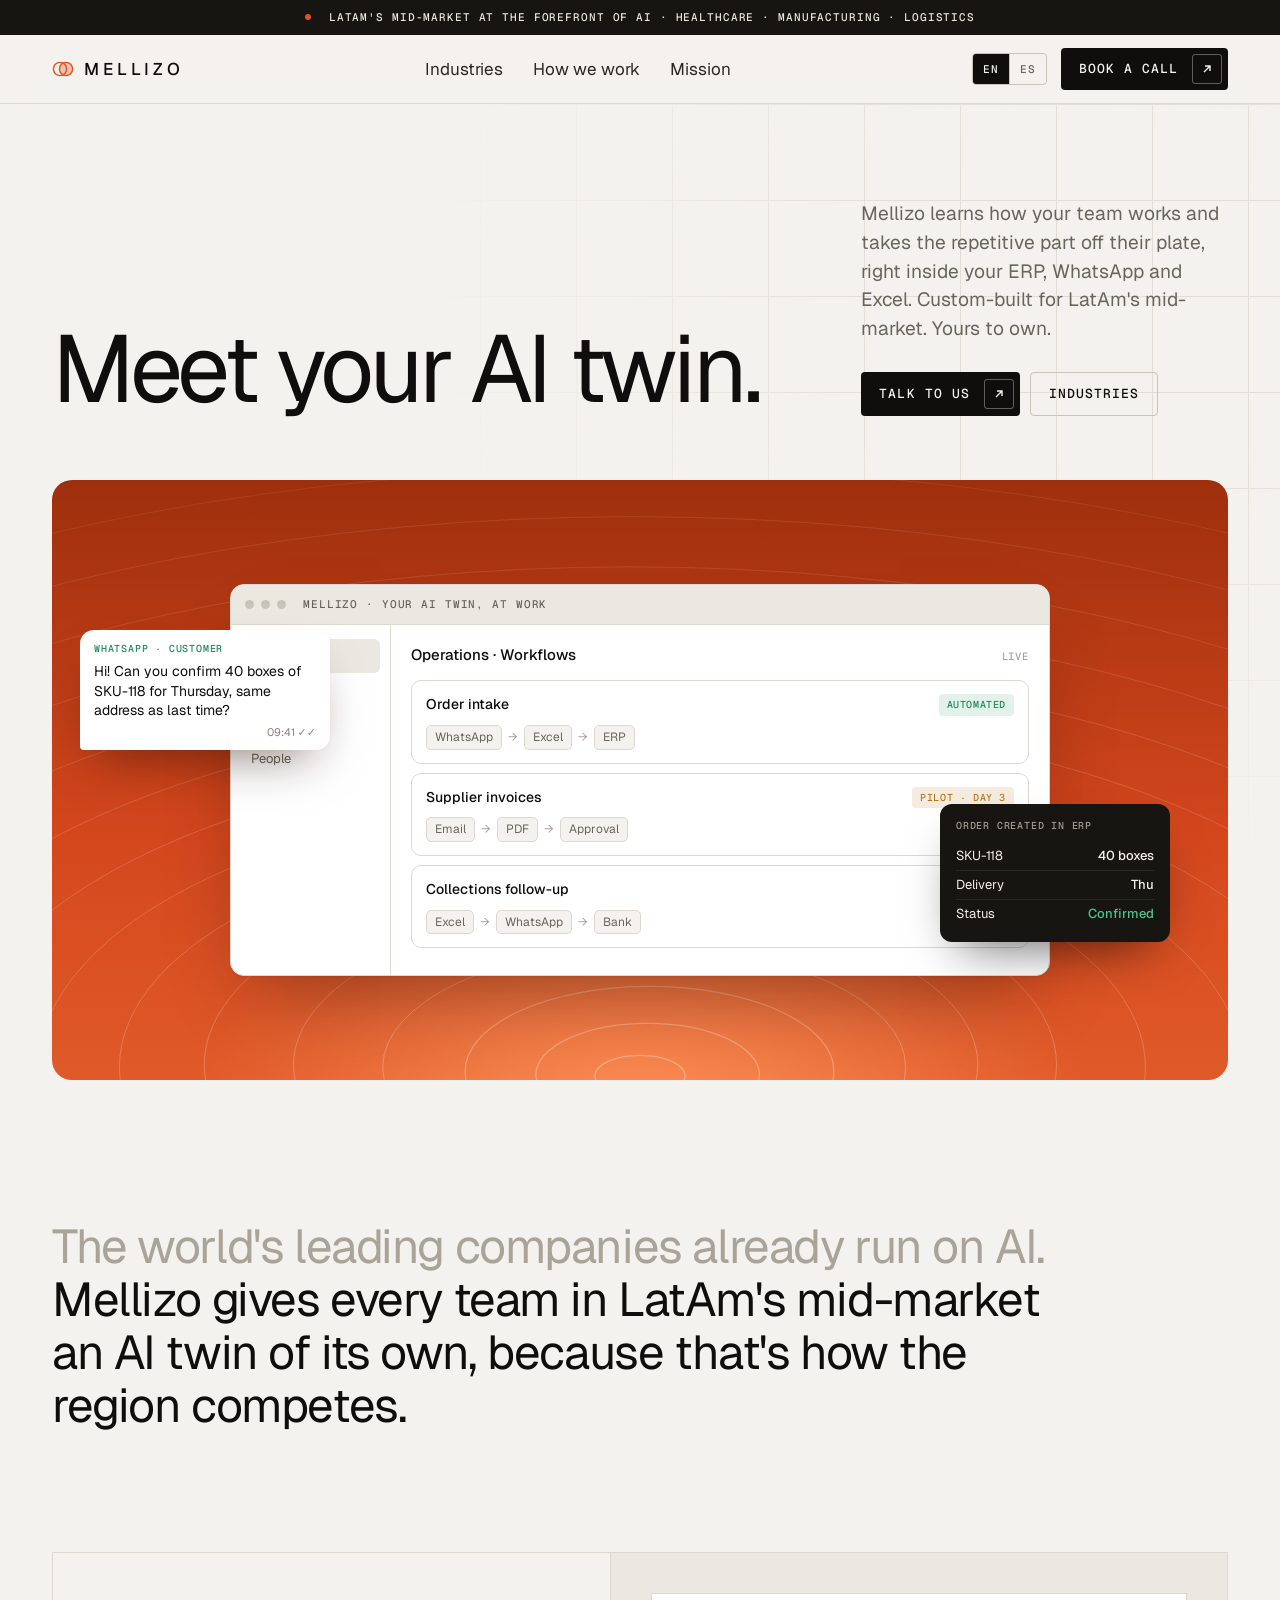
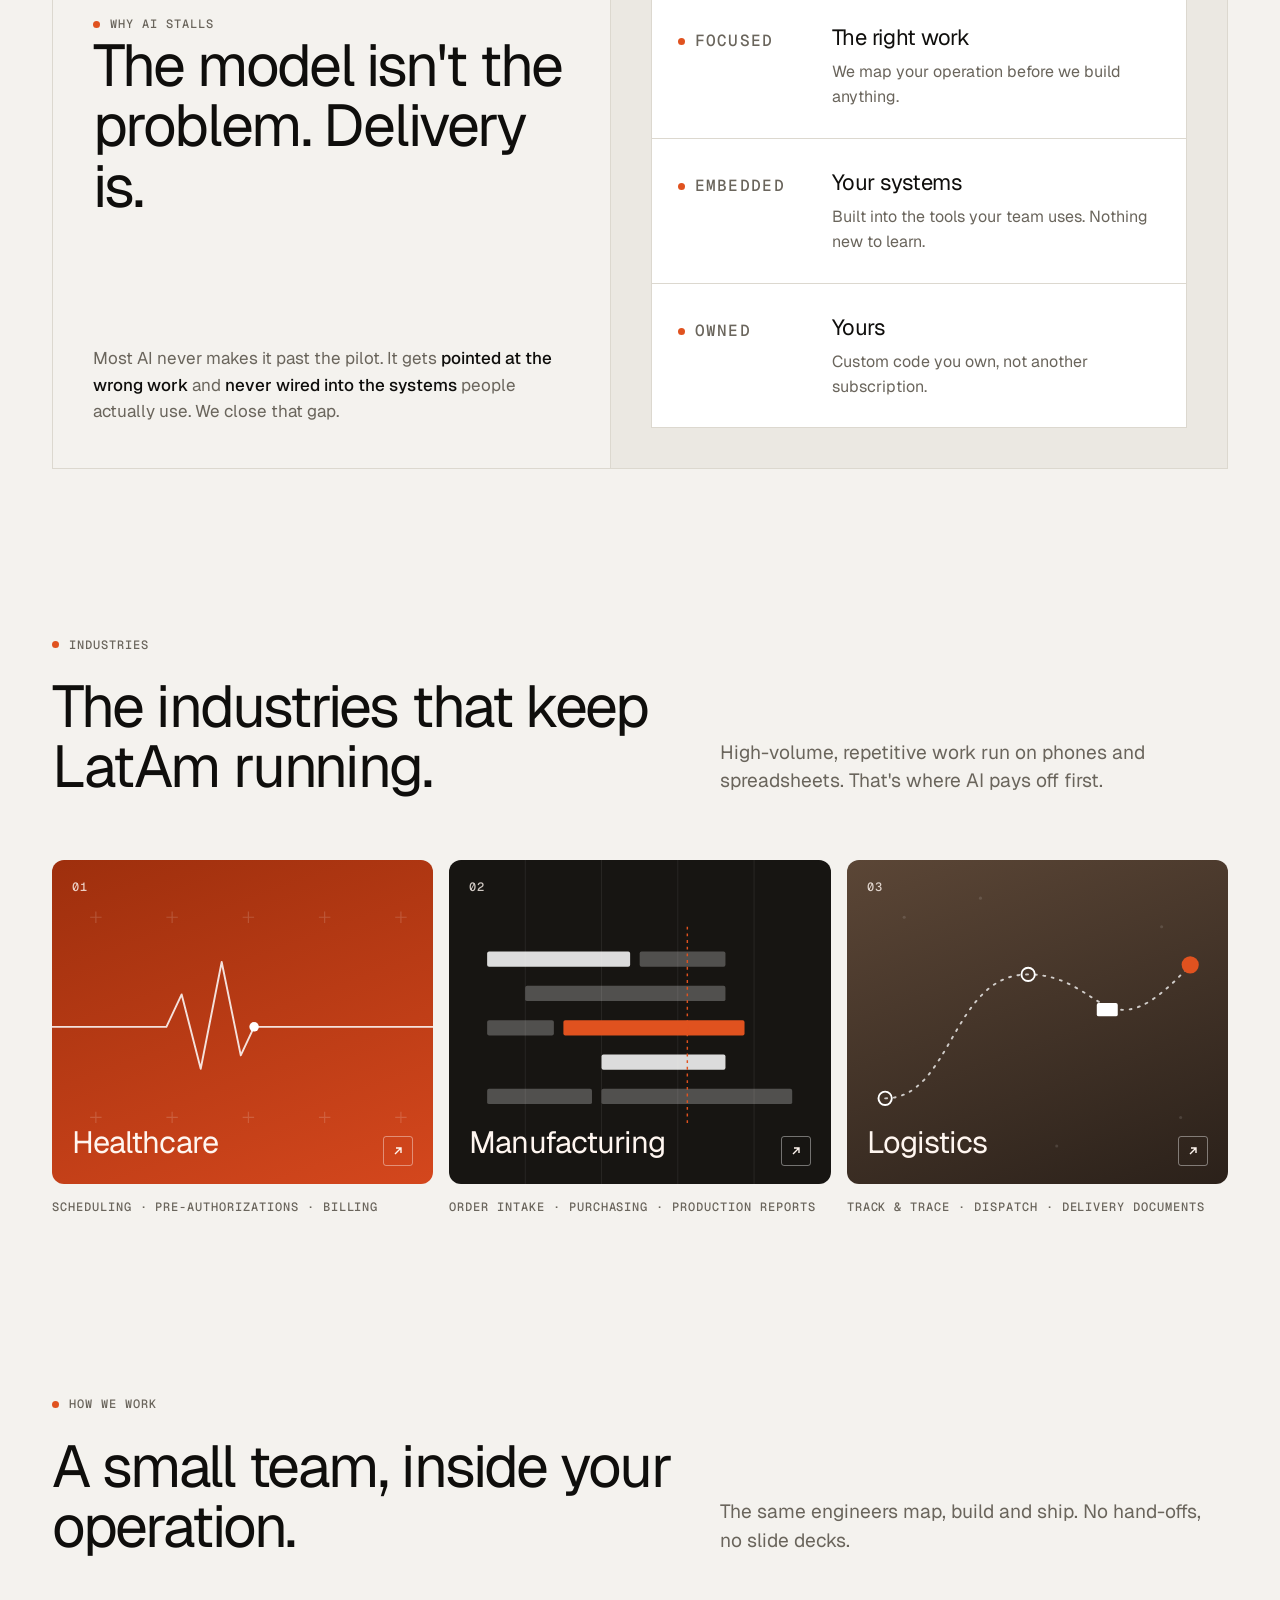
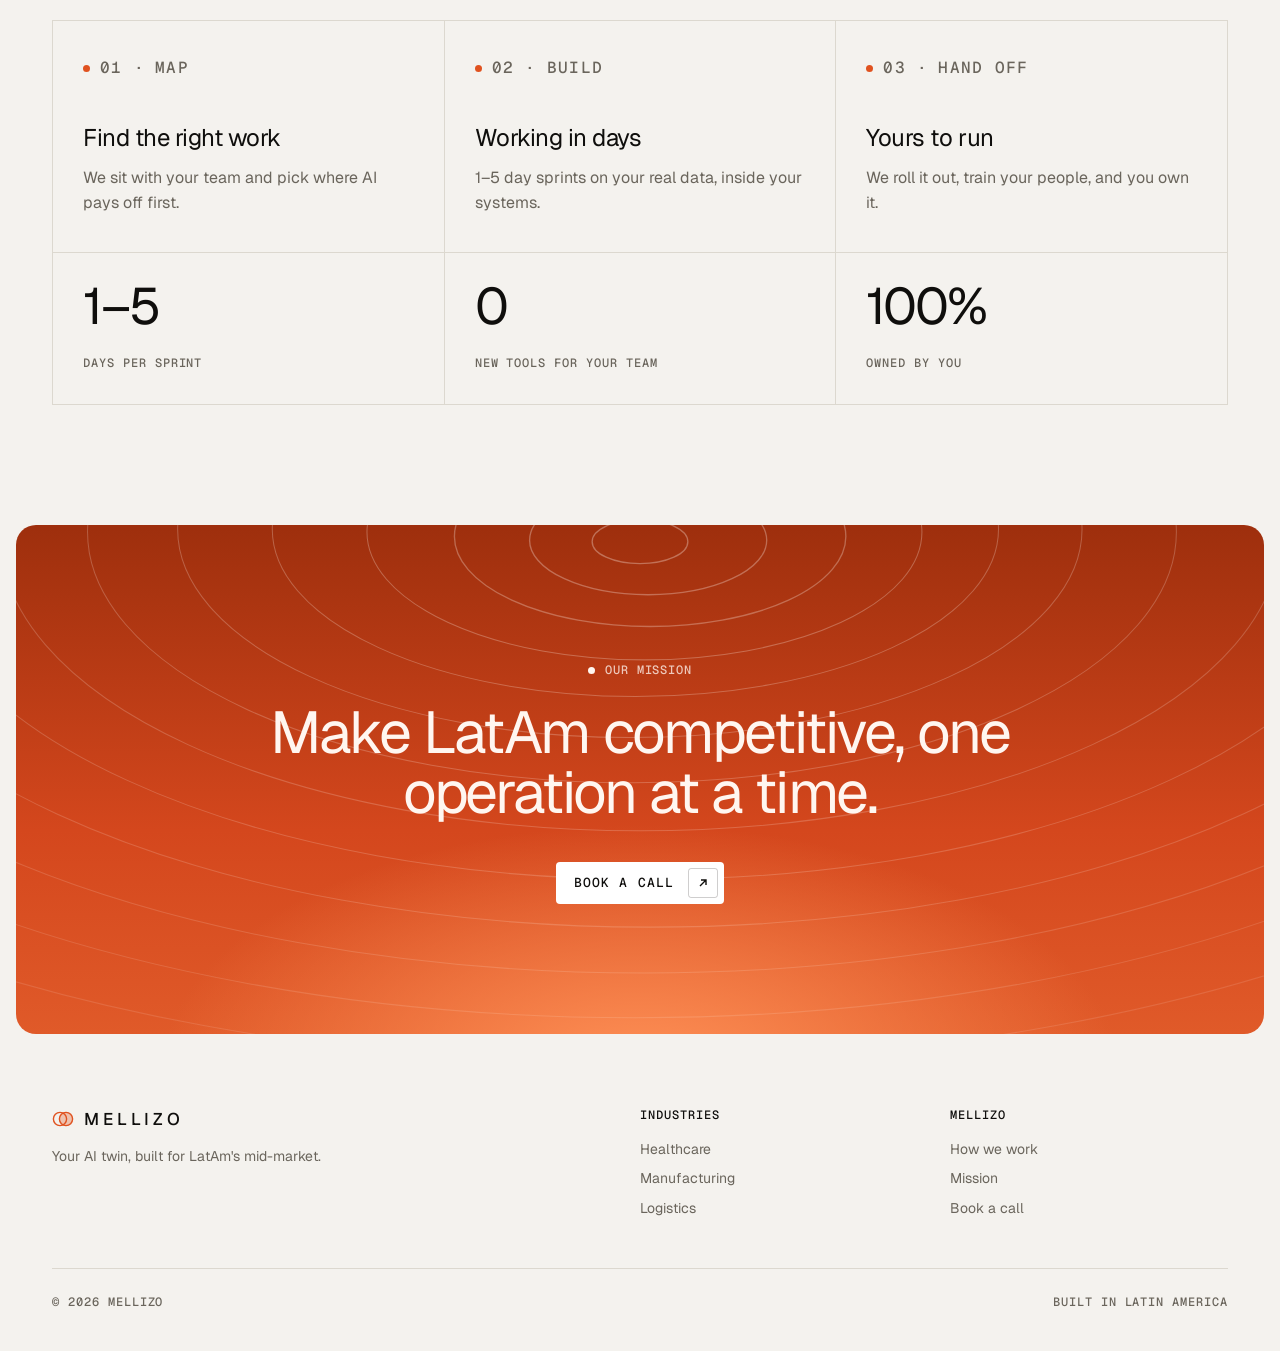
==== commit 0b861163: "Rebrand to Mellizo and serve on mellizoai.com Rename Foco to Mellizo ("your AI twin") across the lan" ====
--- a/index.html
+++ b/index.html
@@ -3,24 +3,32 @@
 <head>
   <meta charset="utf-8">
   <meta name="viewport" content="width=device-width, initial-scale=1">
-  <title data-en="Foco — Custom AI for LatAm's mid-market" data-es="Foco — IA a la medida para la empresa mediana latinoamericana">Foco — Custom AI for LatAm's mid-market</title>
+  <title data-en="Mellizo — Your AI twin" data-es="Mellizo — Tu mellizo de IA">Mellizo — Your AI twin</title>
   <meta name="description"
-        data-en="A small team building custom AI into the systems LatAm's mid-market companies already use."
-        data-es="Un equipo pequeño que construye IA a la medida dentro de los sistemas que las empresas medianas de Latinoamérica ya usan."
-        content="A small team building custom AI into the systems LatAm's mid-market companies already use.">
+        data-en="Mellizo builds your team an AI twin: custom AI that learns how you work and runs inside the ERP, WhatsApp and Excel you already use."
+        data-es="Mellizo le da a tu equipo un mellizo de IA: IA a la medida que aprende cómo trabajas y opera dentro del ERP, WhatsApp y Excel que ya usas."
+        content="Mellizo builds your team an AI twin: custom AI that learns how you work and runs inside the ERP, WhatsApp and Excel you already use.">
+  <link rel="canonical" href="https://mellizoai.com/">
+  <link rel="icon" href="data:image/svg+xml,%3Csvg xmlns=%27http://www.w3.org/2000/svg%27 viewBox=%270 0 22 22%27%3E%3Ccircle cx=%278%27 cy=%2711%27 r=%276.6%27 fill=%27none%27 stroke=%27%23e0521f%27 stroke-width=%271.8%27/%3E%3Ccircle cx=%2714%27 cy=%2711%27 r=%276.6%27 fill=%27%23e0521f%27 fill-opacity=%27.35%27 stroke=%27%23e0521f%27 stroke-width=%271.8%27/%3E%3C/svg%3E">
+  <meta property="og:type" content="website">
+  <meta property="og:site_name" content="Mellizo">
+  <meta property="og:url" content="https://mellizoai.com/">
+  <meta property="og:title" content="Mellizo — Your AI twin">
+  <meta property="og:description" content="Mellizo builds your team an AI twin: custom AI that learns how you work and runs inside the ERP, WhatsApp and Excel you already use.">
+  <meta name="twitter:card" content="summary">
   <link rel="preconnect" href="https://fonts.googleapis.com">
   <link rel="preconnect" href="https://fonts.gstatic.com" crossorigin>
   <link href="https://fonts.googleapis.com/css2?family=Geist:wght@300;400;500;600&family=Geist+Mono:wght@400;500&display=swap" rel="stylesheet">
   <script>
     (function () {
       var lang = null;
-      try { lang = localStorage.getItem("foco-lang"); } catch (e) {}
+      try { lang = localStorage.getItem("mellizo-lang"); } catch (e) {}
       if (lang !== "en" && lang !== "es") lang = (navigator.language || "").toLowerCase().indexOf("es") === 0 ? "es" : "en";
       document.documentElement.setAttribute("data-lang", lang);
       document.documentElement.setAttribute("lang", lang);
     })();
   </script>
-  <link rel="stylesheet" href="styles.css">
+  <link rel="stylesheet" href="styles.css?v=7">
   <style>
     /* Home-only layout */
     .hero { position: relative; padding-top: 96px; overflow: hidden; }
@@ -97,13 +105,9 @@
 
 <header class="site">
   <div class="wrap nav">
-    <a class="logo" href="./" aria-label="Foco home">
-      <svg width="22" height="22" viewBox="0 0 22 22" aria-hidden="true">
-        <circle cx="11" cy="11" r="10" fill="none" stroke="currentColor" stroke-width="1.4"/>
-        <circle cx="11" cy="11" r="6" fill="none" stroke="currentColor" stroke-width="1.4" opacity=".55"/>
-        <circle cx="11" cy="11" r="2.4" fill="currentColor"/>
-      </svg>
-      Foco
+    <a class="logo" href="./" aria-label="Mellizo home">
+      <svg width="22" height="22" viewBox="0 0 22 22" aria-hidden="true"><circle cx="8" cy="11" r="6.6" fill="none" stroke="currentColor" stroke-width="1.4"/><circle cx="14" cy="11" r="6.6" fill="currentColor" fill-opacity=".3" stroke="currentColor" stroke-width="1.4"/></svg>
+      Mellizo
     </a>
     <nav class="nav-links">
       <a href="industries.html"><span data-l="en">Industries</span><span data-l="es">Industrias</span></a>
@@ -115,7 +119,7 @@
         <button type="button" data-set-lang="en" aria-pressed="true">EN</button>
         <button type="button" data-set-lang="es" aria-pressed="false">ES</button>
       </div>
-      <a class="btn" href="#contact" data-book>
+      <a class="btn" href="https://cal.com/tomas-ploquin-ebghp6/30min" data-book>
         <span data-l="en">Book a call</span><span data-l="es">Agendar</span>
         <span class="ic" aria-hidden="true"><svg width="12" height="12" viewBox="0 0 12 12"><path d="M3 9 9 3M4 3h5v5" fill="none" stroke="currentColor" stroke-width="1.4"/></svg></span>
       </a>
@@ -130,16 +134,16 @@
     <div class="gridbg" aria-hidden="true"></div>
     <div class="wrap hero-top">
       <h1 class="display">
-        <span data-l="en">Run your operation at the forefront of AI.</span>
-        <span data-l="es">Tu operación, a la vanguardia de la IA.</span>
+        <span data-l="en">Meet your AI twin.</span>
+        <span data-l="es">Conoce a tu mellizo de IA.</span>
       </h1>
       <div class="hero-side">
         <p class="lead">
-          <span data-l="en">A small team of engineers building custom AI for LatAm's mid-market. Built into your ERP, WhatsApp and Excel. Yours to own.</span>
-          <span data-l="es">Un equipo pequeño de ingenieros que construye IA a la medida para la empresa mediana latinoamericana. Dentro de tu ERP, WhatsApp y Excel. Tuya.</span>
+          <span data-l="en">Mellizo learns how your team works and takes the repetitive part off their plate, right inside your ERP, WhatsApp and Excel. Custom-built for LatAm's mid-market. Yours to own.</span>
+          <span data-l="es">Mellizo aprende cómo trabaja tu equipo y se encarga de la parte repetitiva, dentro de tu ERP, WhatsApp y Excel. Hecho a la medida para la empresa mediana latinoamericana. Tuyo.</span>
         </p>
         <div class="cta-row">
-          <a class="btn" href="#contact" data-book>
+          <a class="btn" href="https://cal.com/tomas-ploquin-ebghp6/30min" data-book>
             <span data-l="en">Talk to us</span><span data-l="es">Hablemos</span>
             <span class="ic" aria-hidden="true"><svg width="12" height="12" viewBox="0 0 12 12"><path d="M3 9 9 3M4 3h5v5" fill="none" stroke="currentColor" stroke-width="1.4"/></svg></span>
           </a>
@@ -159,8 +163,8 @@
             <small>09:41 ✓✓</small>
           </div>
 
-          <div class="window" role="img" aria-label="Example: a Foco workflow turns a WhatsApp order into an ERP entry">
-            <div class="win-bar"><i></i><i></i><i></i><span class="mono"><span data-l="en">Foco · Running in your systems</span><span data-l="es">Foco · Dentro de tus sistemas</span></span></div>
+          <div class="window" role="img" aria-label="Example: your Mellizo turns a WhatsApp order into an ERP entry">
+            <div class="win-bar"><i></i><i></i><i></i><span class="mono"><span data-l="en">Mellizo · Your AI twin, at work</span><span data-l="es">Mellizo · Tu mellizo de IA, trabajando</span></span></div>
             <div class="win-body" aria-hidden="true">
               <div class="win-side">
                 <div class="on"><span data-l="en">Operations</span><span data-l="es">Operación</span></div>
@@ -202,8 +206,8 @@
 
   <!-- ================= Statement ================= -->
   <div class="wrap statement">
-    <p data-l="en">The world's leading companies already run on AI. <b>We put LatAm's mid-market at the same frontier, because that's how the region competes.</b></p>
-    <p data-l="es">Las empresas líderes del mundo ya operan con IA. <b>Llevamos a la empresa mediana latinoamericana a esa misma vanguardia, porque así compite la región.</b></p>
+    <p data-l="en">The world's leading companies already run on AI. <b>Mellizo gives every team in LatAm's mid-market an AI twin of its own, because that's how the region competes.</b></p>
+    <p data-l="es">Las empresas líderes del mundo ya operan con IA. <b>Mellizo le da a cada equipo de la empresa mediana latinoamericana su propio mellizo de IA, porque así compite la región.</b></p>
   </div>
 
   <!-- ================= Company brain ================= -->
@@ -372,7 +376,7 @@
           <span data-l="en">Make LatAm competitive, one operation at a time.</span>
           <span data-l="es">Hacer a Latinoamérica más competitiva, una operación a la vez.</span>
         </h2>
-        <a class="btn btn-light" href="#contact" data-book>
+        <a class="btn btn-light" href="https://cal.com/tomas-ploquin-ebghp6/30min" data-book>
           <span data-l="en">Book a call</span><span data-l="es">Agenda una llamada</span>
           <span class="ic" aria-hidden="true"><svg width="12" height="12" viewBox="0 0 12 12"><path d="M3 9 9 3M4 3h5v5" fill="none" stroke="currentColor" stroke-width="1.4"/></svg></span>
         </a>
@@ -385,11 +389,11 @@
   <div class="wrap">
     <div class="foot-grid">
       <div>
-        <a class="logo" href="./" aria-label="Foco home">
-          <svg width="22" height="22" viewBox="0 0 22 22" aria-hidden="true"><circle cx="11" cy="11" r="10" fill="none" stroke="currentColor" stroke-width="1.4"/><circle cx="11" cy="11" r="6" fill="none" stroke="currentColor" stroke-width="1.4" opacity=".55"/><circle cx="11" cy="11" r="2.4" fill="currentColor"/></svg>
-          <span style="color:var(--ink)">Foco</span>
+        <a class="logo" href="./" aria-label="Mellizo home">
+          <svg width="22" height="22" viewBox="0 0 22 22" aria-hidden="true"><circle cx="8" cy="11" r="6.6" fill="none" stroke="currentColor" stroke-width="1.4"/><circle cx="14" cy="11" r="6.6" fill="currentColor" fill-opacity=".3" stroke="currentColor" stroke-width="1.4"/></svg>
+          <span style="color:var(--ink)">Mellizo</span>
         </a>
-        <p><span data-l="en">Custom AI for LatAm's mid-market.</span><span data-l="es">IA a la medida para la empresa mediana latinoamericana.</span></p>
+        <p><span data-l="en">Your AI twin, built for LatAm's mid-market.</span><span data-l="es">Tu mellizo de IA, hecho para la empresa mediana latinoamericana.</span></p>
       </div>
       <div>
         <h4 class="mono"><span data-l="en">Industries</span><span data-l="es">Industrias</span></h4>
@@ -400,21 +404,21 @@
         </ul>
       </div>
       <div>
-        <h4 class="mono">Foco</h4>
+        <h4 class="mono">Mellizo</h4>
         <ul>
           <li><a href="#how"><span data-l="en">How we work</span><span data-l="es">Cómo trabajamos</span></a></li>
           <li><a href="#mission"><span data-l="en">Mission</span><span data-l="es">Misión</span></a></li>
-          <li><a href="#contact" data-book><span data-l="en">Book a call</span><span data-l="es">Agendar llamada</span></a></li>
+          <li><a href="https://cal.com/tomas-ploquin-ebghp6/30min" data-book><span data-l="en">Book a call</span><span data-l="es">Agendar llamada</span></a></li>
         </ul>
       </div>
     </div>
     <div class="foot-bottom mono">
-      <span>© <span id="year">2026</span> Foco</span>
+      <span>© <span id="year">2026</span> Mellizo</span>
       <span><span data-l="en">Built in Latin America</span><span data-l="es">Hecho en Latinoamérica</span></span>
     </div>
   </div>
 </footer>
 
-<script src="site.js"></script>
+<script src="site.js?v=7"></script>
 </body>
 </html>
--- a/styles.css
+++ b/styles.css
@@ -1,5 +1,5 @@
 /* ==========================================================================
-   Foco — shared styles
+   Mellizo — shared styles
    ========================================================================== */
 
 :root {
@@ -291,3 +291,75 @@
   .closing-inner { padding-block: 96px; }
   .tile-art { aspect-ratio: 4 / 3; }
 }
+
+/* ---------- Booking dialog (embedded Google Calendar) ---------- */
+dialog.book {
+  width: min(1120px, calc(100vw - 32px)); height: min(860px, calc(100dvh - 32px));
+  max-width: none; max-height: none; margin: auto; padding: 0;
+  border: 0; border-radius: var(--radius); overflow: hidden;
+  background: var(--surface); color: var(--ink);
+  box-shadow: 0 50px 140px -30px rgba(40, 12, 0, .6);
+  grid-template-columns: 340px 1fr;
+}
+dialog.book[open] { display: grid; animation: book-in .28s cubic-bezier(.2, .8, .2, 1); }
+dialog.book::backdrop { background: rgba(15, 14, 12, .6); backdrop-filter: blur(6px); -webkit-backdrop-filter: blur(6px); }
+@keyframes book-in { from { opacity: 0; transform: translateY(12px) scale(.985); } }
+@media (prefers-reduced-motion: reduce) { dialog.book[open] { animation: none; } }
+
+/* Branded side panel */
+.book-panel {
+  position: relative; isolation: isolate; overflow: hidden;
+  display: flex; flex-direction: column; gap: 32px; padding: 30px 30px 26px;
+  color: var(--on-brand);
+  background:
+    radial-gradient(90% 55% at 50% 108%, var(--brand-glow) 0%, transparent 70%),
+    linear-gradient(180deg, var(--brand-deep) 0%, var(--brand) 62%, #e05a29 100%);
+}
+.book-panel .logo { color: var(--on-brand); }
+.book-panel .logo svg { color: var(--on-brand); }
+.book-intro { flex: 1; }
+.book-panel .label { color: rgba(255, 255, 255, .78); margin: 0 0 16px; }
+.book-panel .label::before { background: #fff; }
+.book-title { margin: 0; font-size: 34px; font-weight: 400; letter-spacing: -0.035em; line-height: 1.05; }
+.book-sub { margin: 14px 0 0; font-size: 15px; line-height: 1.5; color: rgba(255, 255, 255, .82); }
+.book-points { list-style: none; margin: 30px 0 0; padding: 0; border-top: 1px solid rgba(255, 255, 255, .22); }
+.book-points li { display: flex; gap: 14px; align-items: baseline; padding: 13px 0; font-size: 15px; border-bottom: 1px solid rgba(255, 255, 255, .22); }
+.book-points .mono { font-size: 11px; color: rgba(255, 255, 255, .6); }
+.book-foot { margin: 0; font-size: 11px; color: rgba(255, 255, 255, .7); }
+
+/* Calendar side */
+.book-main { display: flex; flex-direction: column; min-width: 0; min-height: 0; }
+.book-bar { display: flex; justify-content: space-between; align-items: center; gap: 16px; padding: 14px 16px 14px 24px; border-bottom: 1px solid var(--line); }
+.book-bar .label { margin: 0; }
+.book-close {
+  flex-shrink: 0; width: 38px; height: 38px; display: grid; place-items: center; cursor: pointer;
+  border: 1px solid var(--line); border-radius: 8px; background: transparent; color: var(--ink);
+  transition: border-color .15s, background .15s;
+}
+.book-close:hover { border-color: var(--ink); background: var(--bg-2); }
+.book-close:focus-visible { outline: 2px solid var(--accent); outline-offset: 2px; }
+.book-body { position: relative; flex: 1; min-height: 0; background: #fff; }
+.book-body iframe { position: absolute; inset: 0; width: 100%; height: 100%; border: 0; }
+.book-loading { position: absolute; inset: 0; margin: 0; display: grid; place-items: center; color: #8b857b; }
+dialog.book.is-loaded .book-loading { display: none; }
+.book-cal { display: none; }
+dialog.book.is-cal .book-body { background: var(--surface); overflow-y: auto; -webkit-overflow-scrolling: touch; }
+dialog.book.is-cal .book-body iframe { display: none; }
+dialog.book.is-cal .book-cal { display: block; position: relative; min-height: 100%; padding: 8px 4px; }
+dialog.book.is-cal .book-cal iframe { display: block; position: static; height: auto; }
+body.book-open { overflow: hidden; }
+
+@media (max-width: 860px) {
+  dialog.book { grid-template-columns: 1fr; grid-template-rows: auto 1fr; }
+  .book-panel { gap: 0; padding: 18px 20px 20px; }
+  .book-panel .logo, .book-sub, .book-points, .book-foot { display: none; }
+  .book-panel .label { margin-bottom: 8px; }
+  .book-title { font-size: 24px; padding-right: 48px; }
+  .book-bar { position: absolute; top: 12px; right: 12px; padding: 0; border: 0; }
+  .book-bar .label { display: none; }
+  .book-close { border-color: rgba(255, 255, 255, .45); color: #fff; }
+  .book-close:hover { background: rgba(255, 255, 255, .12); border-color: #fff; }
+}
+@media (max-width: 640px) {
+  dialog.book { width: 100vw; height: 100dvh; border-radius: 0; }
+}
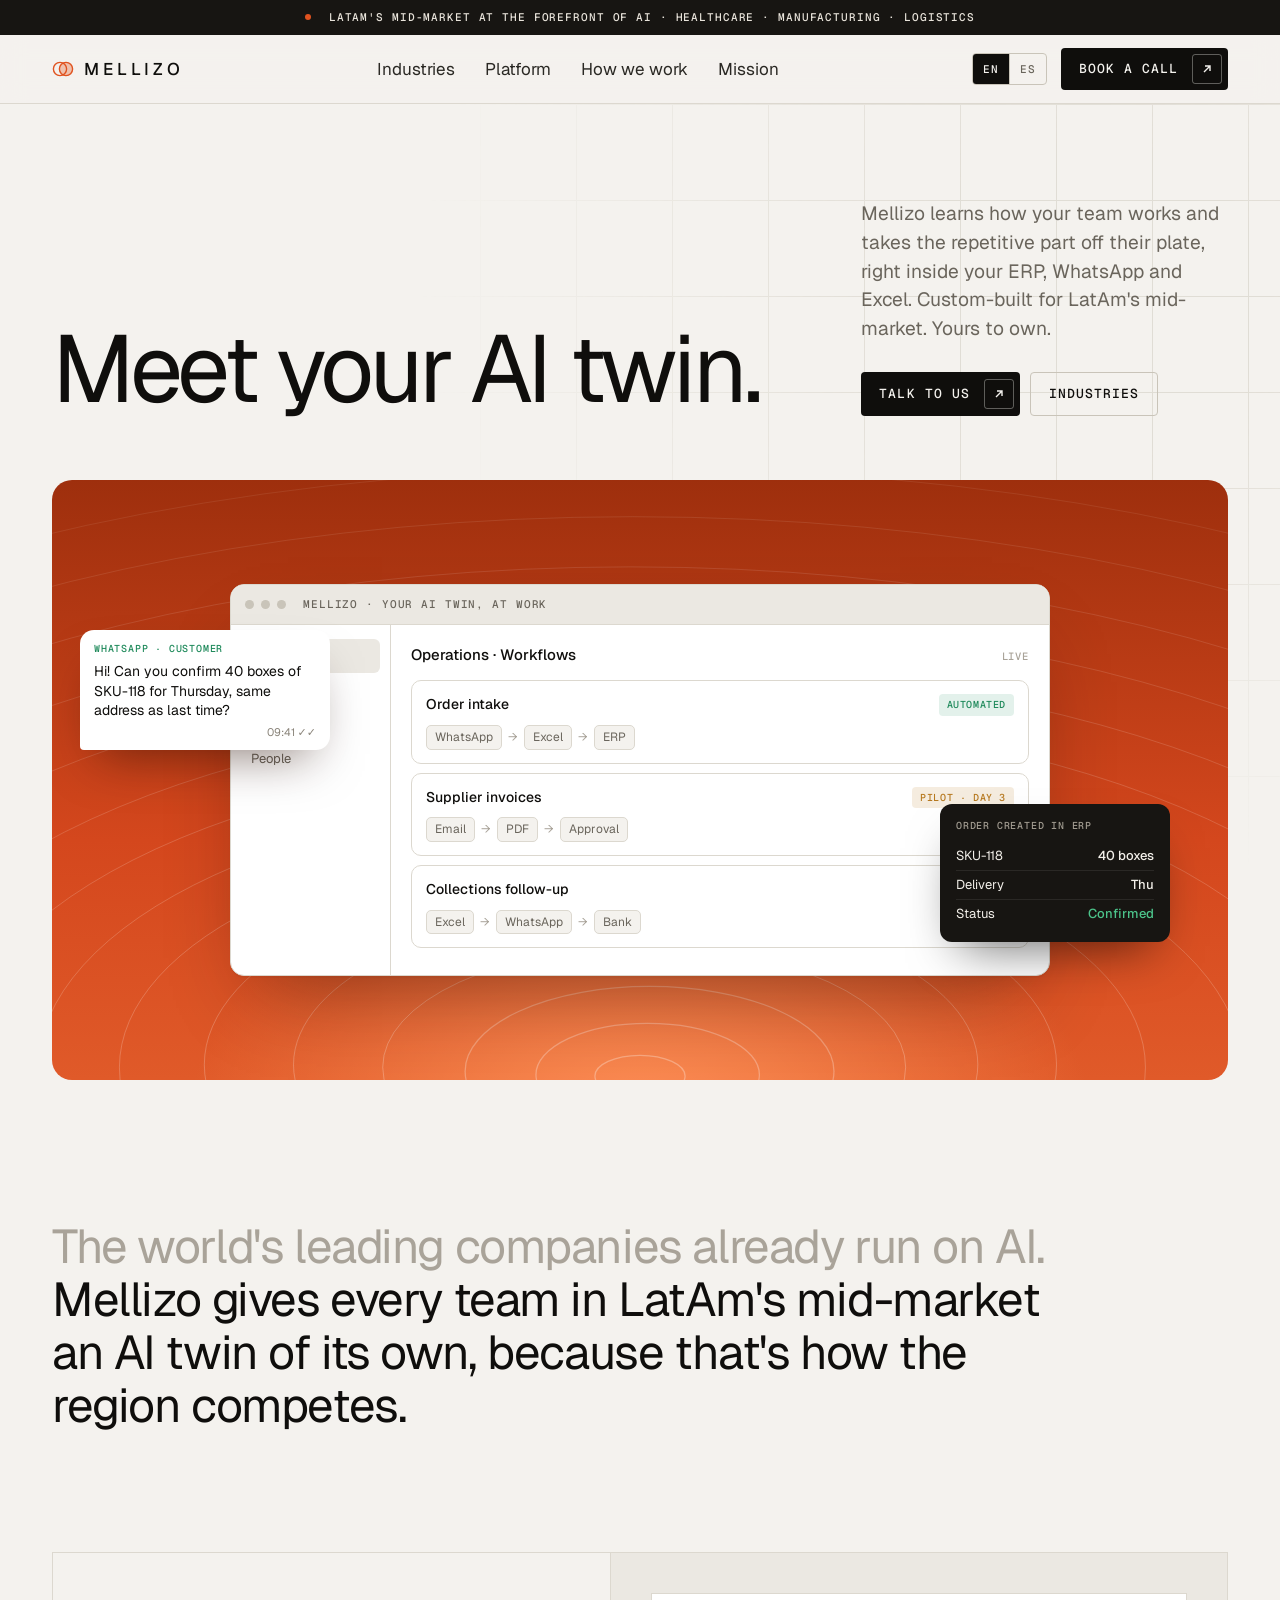
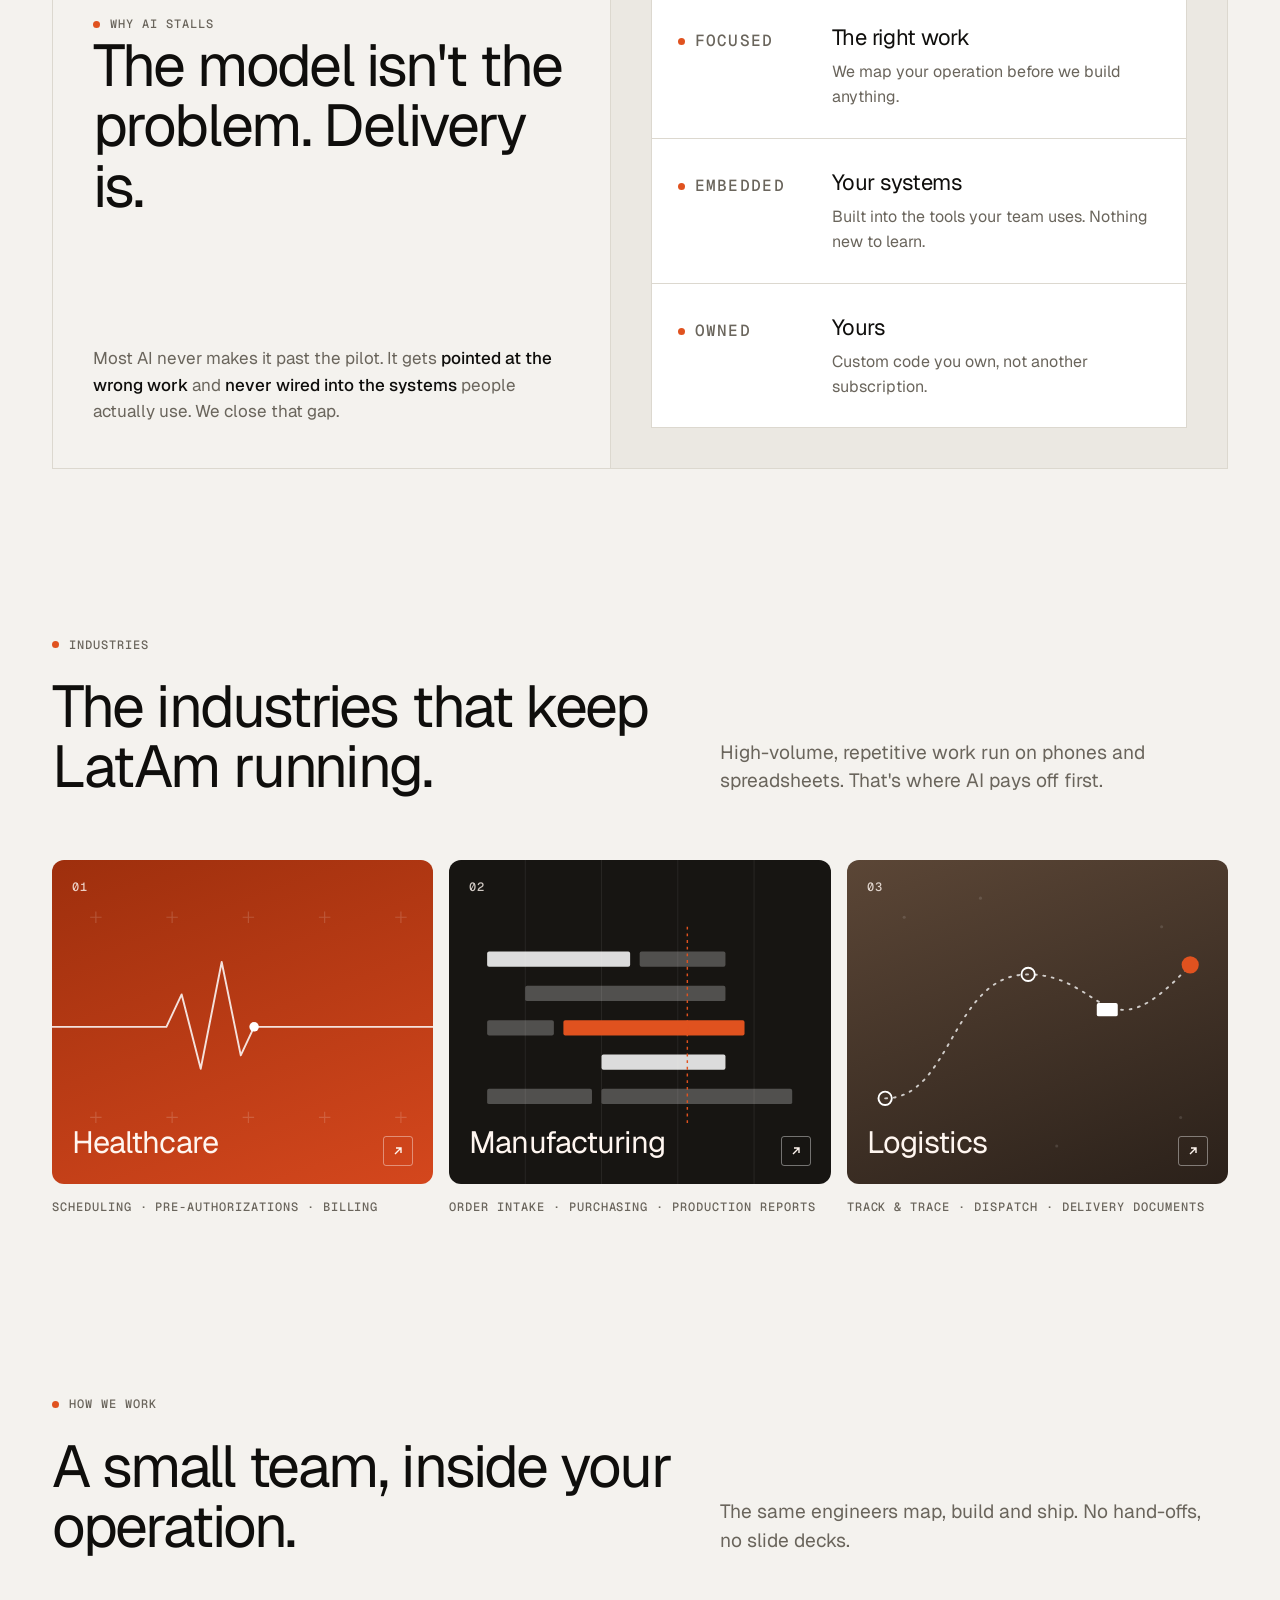
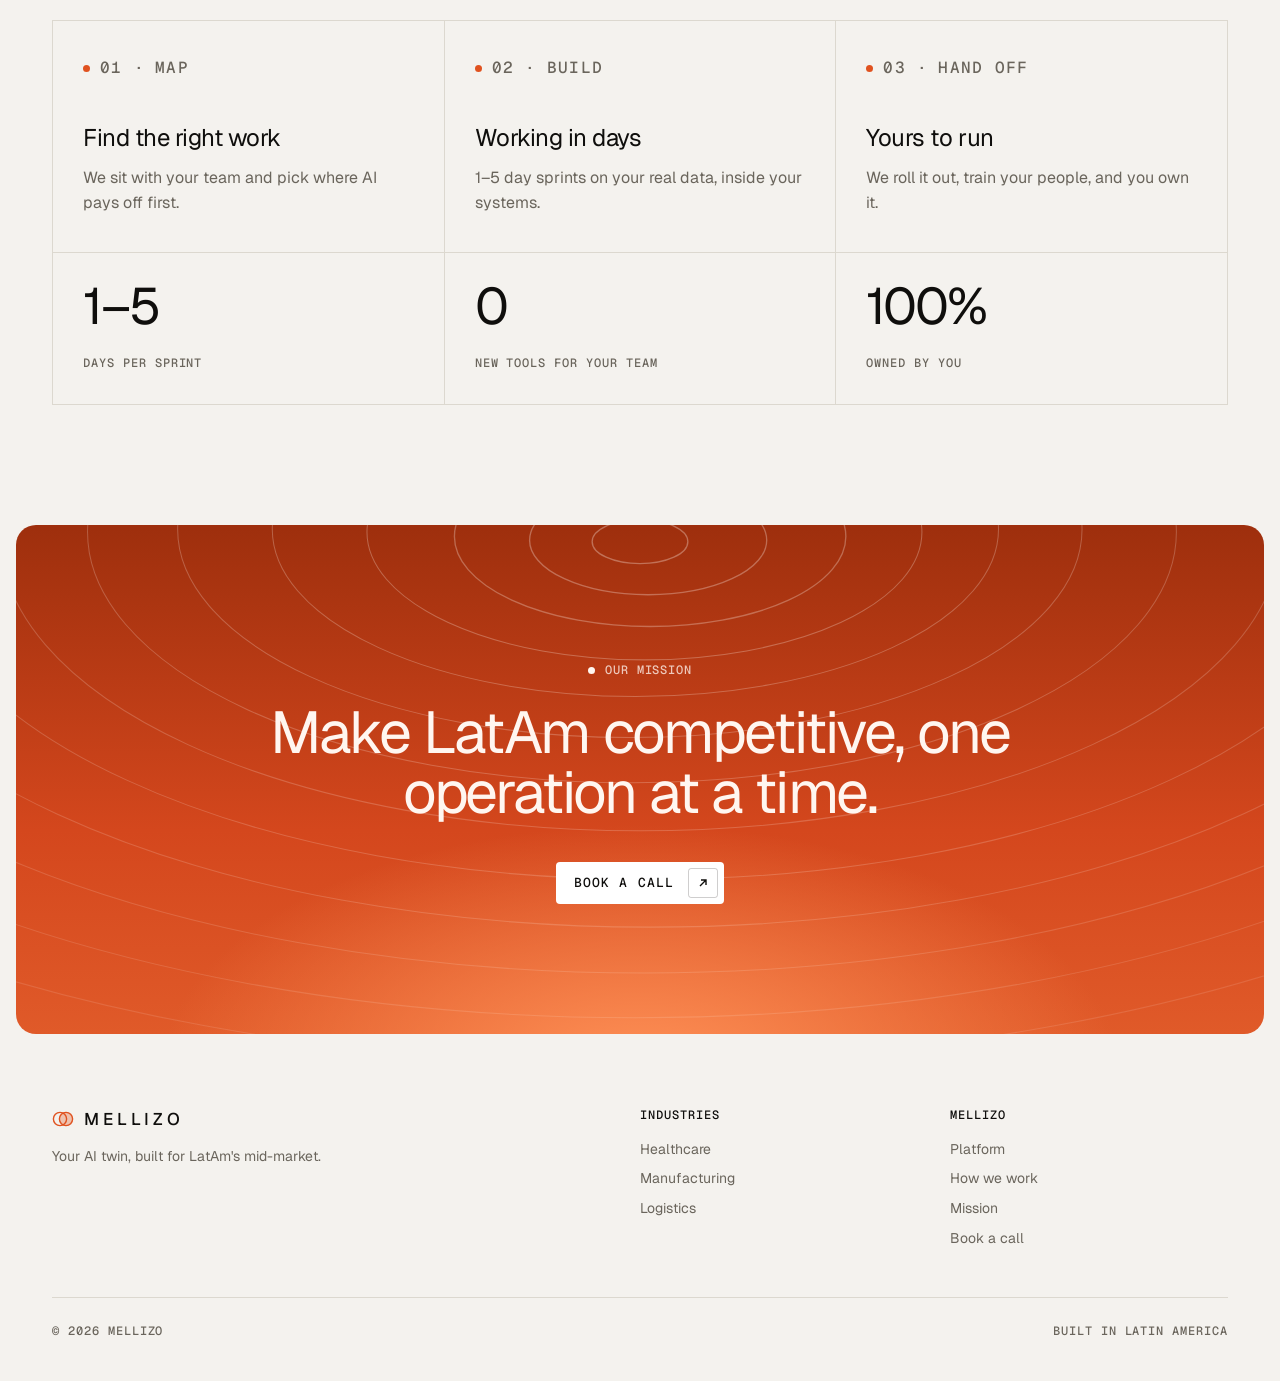
==== commit a6bdd207: "Add Platform page with animated walkthrough New platform.html plays a five-stage walkthrough (Source" ====
--- a/index.html
+++ b/index.html
@@ -111,6 +111,7 @@
     </a>
     <nav class="nav-links">
       <a href="industries.html"><span data-l="en">Industries</span><span data-l="es">Industrias</span></a>
+      <a href="platform.html"><span data-l="en">Platform</span><span data-l="es">Plataforma</span></a>
       <a href="#how"><span data-l="en">How we work</span><span data-l="es">Cómo trabajamos</span></a>
       <a href="#mission"><span data-l="en">Mission</span><span data-l="es">Misión</span></a>
     </nav>
@@ -406,6 +407,7 @@
       <div>
         <h4 class="mono">Mellizo</h4>
         <ul>
+          <li><a href="platform.html"><span data-l="en">Platform</span><span data-l="es">Plataforma</span></a></li>
           <li><a href="#how"><span data-l="en">How we work</span><span data-l="es">Cómo trabajamos</span></a></li>
           <li><a href="#mission"><span data-l="en">Mission</span><span data-l="es">Misión</span></a></li>
           <li><a href="https://cal.com/tomas-ploquin-ebghp6/30min" data-book><span data-l="en">Book a call</span><span data-l="es">Agendar llamada</span></a></li>
